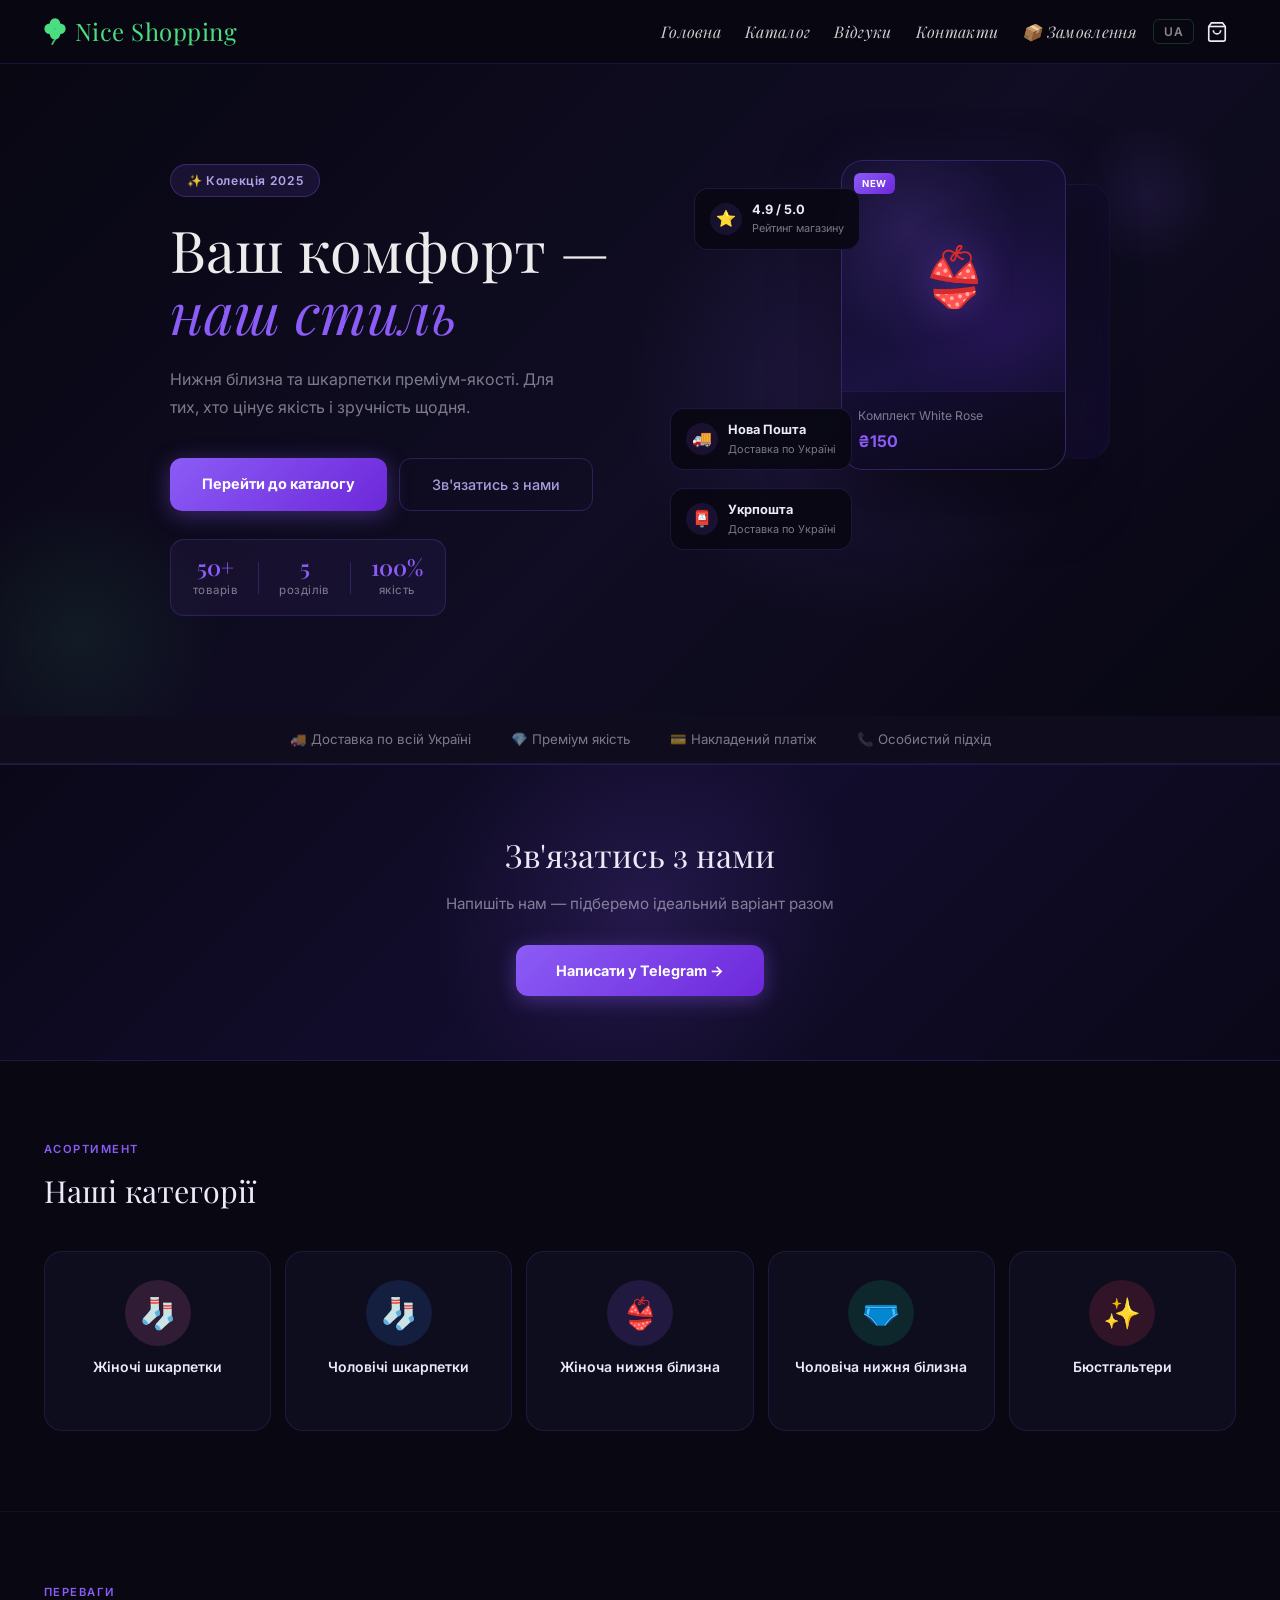
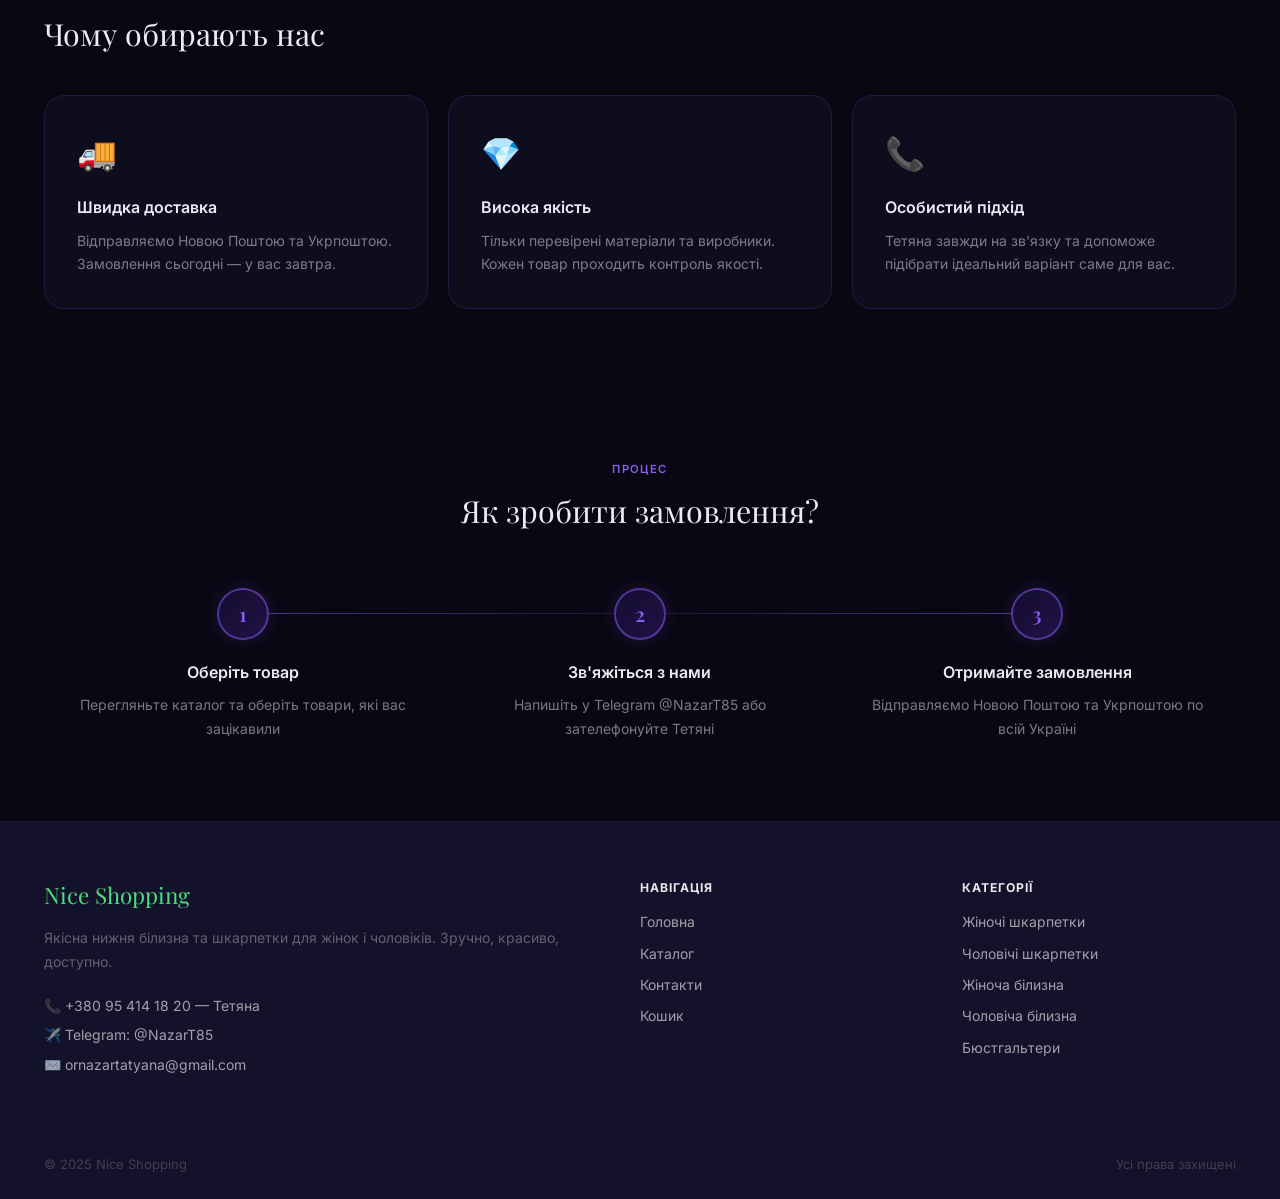
==== index.html @ bc057d37 "UX: oos-to-bottom, wishlist, search, photos in low-stock, violet theme - catalog: out-of-stock produ" ====
﻿<!DOCTYPE html>
<html lang="uk" class="dark">
<head>
  <meta charset="UTF-8">
  <meta name="viewport" content="width=device-width, initial-scale=1.0">
  <title>Nice Shopping — Нижня білизна та шкарпетки</title>
  <link rel="preconnect" href="https://fonts.googleapis.com">
  <link rel="preconnect" href="https://fonts.gstatic.com" crossorigin>
  <link href="https://fonts.googleapis.com/css2?family=Inter:wght@300;400;500;600;700&family=Playfair+Display:ital,wght@0,400;0,600;1,400&display=swap" rel="stylesheet">
  <link rel="icon" type="image/svg+xml" href="favicon.svg">
  <style>
    :root{--bg:#080712;--bg2:#0e0d1e;--bg3:#13122a;--green:#4ade80;--green-l:#86efac;--violet:#8b5cf6;--gb:rgba(139,92,246,.1);--gbd:rgba(139,92,246,.14);--text:#eceaf8;--dim:rgba(236,234,248,.5);--serif:'Playfair Display',serif;--font:'Inter',sans-serif;--r:12px;--tr:.22s ease;--max:1240px;--hh:64px}
    *,*::before,*::after{box-sizing:border-box;margin:0;padding:0}
    body{font-family:var(--font);background:var(--bg);color:var(--text);line-height:1.6;-webkit-font-smoothing:antialiased}
    a{text-decoration:none;color:inherit}
    button{cursor:pointer;border:none;background:none;font-family:inherit}

    /* Header */
    .header{position:sticky;top:0;z-index:100;background:rgba(8,7,18,.92);backdrop-filter:blur(16px);border-bottom:1px solid rgba(139,92,246,.14);height:var(--hh)}
    .hdr{max-width:var(--max);margin:0 auto;padding:0 24px;display:flex;align-items:center;gap:16px;height:100%}
    .logo{font-family:var(--serif);font-size:1.5rem;letter-spacing:.02em;flex-shrink:0;color:var(--green);display:flex;align-items:center;gap:9px}
    .logo-icon{flex-shrink:0;transition:transform .4s cubic-bezier(.34,1.56,.64,1)}
    .logo:hover .logo-icon{transform:scale(1.18) rotate(-8deg)}
    .nav{display:flex;gap:24px;margin-left:auto;align-items:center}
    .nav a{font-family:var(--serif);font-style:italic;font-size:1rem;color:rgba(224,224,224,.92);letter-spacing:.02em;transition:color var(--tr)}
    .nav a:hover{color:var(--green)}
    .lang-btn{padding:4px 10px;border-radius:6px;font-size:.75rem;font-weight:600;letter-spacing:.04em;border:1.5px solid rgba(74,222,128,.2);color:rgba(224,224,224,.6);transition:all var(--tr);flex-shrink:0}
    .lang-btn:hover{border-color:var(--green);color:var(--green)}
    .cart-btn{position:relative;display:flex;align-items:center;padding:8px;transition:opacity var(--tr)}
    .cart-btn:hover{opacity:.65}
    .cart-btn svg{width:22px;height:22px;stroke:var(--text);fill:none;stroke-width:1.8}
    .cart-count{position:absolute;top:1px;right:1px;background:var(--green);color:#020d04;border-radius:50%;width:17px;height:17px;font-size:.62rem;display:flex;align-items:center;justify-content:center;font-weight:700}
    .menu-toggle{display:none;font-size:1.4rem;padding:4px 8px;color:var(--text)}
    .ctr{max-width:var(--max);margin:0 auto;padding:0 24px}

    /* Hero */
    .hero{background:linear-gradient(135deg,#080712 0%,#100d24 55%,#080712 100%);min-height:640px;position:relative;overflow:hidden;display:flex;align-items:center}
    .glow{position:absolute;border-radius:50%;pointer-events:none}
    .glow-1{width:520px;height:520px;background:radial-gradient(circle,rgba(139,92,246,.14) 0%,transparent 65%);right:12%;top:50%;transform:translateY(-50%);animation:gpulse 5s ease-in-out infinite}
    .glow-2{width:300px;height:300px;background:radial-gradient(circle,rgba(74,222,128,.08) 0%,transparent 65%);left:-70px;bottom:-70px}
    .glow-3{width:160px;height:160px;background:radial-gradient(circle,rgba(139,92,246,.1) 0%,transparent 65%);right:4%;top:8%}
    .hero__ctr{display:grid;grid-template-columns:1fr 1fr;gap:60px;align-items:center;padding:96px 24px;max-width:var(--max);margin:0 auto;position:relative;z-index:1}
    .hero__badge{display:inline-flex;align-items:center;gap:6px;background:rgba(139,92,246,.12);border:1px solid rgba(139,92,246,.3);color:rgba(196,181,253,.9);padding:6px 16px;border-radius:100px;font-size:.76rem;font-weight:600;letter-spacing:.05em;margin-bottom:22px}
    .hero h1{font-family:var(--serif);font-size:clamp(2.6rem,4.5vw,4.1rem);line-height:1.07;color:#ececec;font-weight:400;margin-bottom:22px}
    .hero h1 em{font-style:italic;color:var(--violet)}
    .hero p{font-size:1rem;color:var(--dim);margin-bottom:36px;max-width:400px;line-height:1.8}
    .hero-btns{display:flex;gap:12px;flex-wrap:wrap}
    .btn-p{background:linear-gradient(135deg,#8b5cf6,#6d28d9);color:#fff;padding:14px 32px;border-radius:12px;font-size:.9rem;font-weight:700;transition:all var(--tr);box-shadow:0 4px 22px rgba(139,92,246,.38)}
    .btn-p:hover{background:linear-gradient(135deg,#7c3aed,#5b21b6);box-shadow:0 8px 32px rgba(139,92,246,.52);transform:translateY(-2px)}
    .btn-g{border:1.5px solid rgba(139,92,246,.25);color:rgba(196,181,253,.85);padding:14px 32px;border-radius:12px;font-size:.9rem;font-weight:500;transition:all var(--tr)}
    .btn-g:hover{border-color:rgba(139,92,246,.55);color:rgba(196,181,253,1);background:rgba(139,92,246,.08);transform:translateY(-2px)}
    .hero-stats{display:flex;gap:36px;margin-top:44px;padding-top:32px;border-top:1px solid rgba(255,255,255,.07)}
    .hstat strong{display:block;font-family:var(--serif);font-size:1.8rem;color:var(--violet);line-height:1}
    .hstat small{font-size:.75rem;color:var(--dim);letter-spacing:.04em}

    /* Hero pills */
    .hero-pills{display:flex;align-items:center;gap:20px;margin-top:28px;padding:16px 22px;background:rgba(139,92,246,.07);border:1px solid rgba(139,92,246,.2);border-radius:14px;width:fit-content}
    .hero-pill{display:flex;flex-direction:column;align-items:center;gap:2px}
    .hero-pill__num{font-family:var(--serif);font-size:1.4rem;font-weight:600;color:var(--violet);line-height:1}
    .hero-pill__lbl{font-size:.72rem;color:var(--dim);letter-spacing:.04em}
    .hero-pill__div{width:1px;height:32px;background:rgba(139,92,246,.25)}

    /* Hero Art */
    .hero__art{position:relative;height:460px}
    .hc-back{position:absolute;right:0;top:24px;width:200px;height:275px;border-radius:22px;background:linear-gradient(160deg,#0d0b22 0%,#1a1040 100%);border:1px solid rgba(139,92,246,.12);opacity:.5}
    .hc-main{position:absolute;right:44px;top:0;width:225px;height:310px;border-radius:22px;background:linear-gradient(160deg,#100d28 0%,#1a1240 60%,#0e0b22 100%);border:1px solid rgba(139,92,246,.28);box-shadow:0 24px 64px rgba(0,0,0,.65),0 0 50px rgba(139,92,246,.1);overflow:hidden;display:flex;flex-direction:column;animation:cfloat 5s ease-in-out infinite}
    .hc-img{flex:1;position:relative;display:flex;align-items:center;justify-content:center}
    .hc-img::before{content:'';position:absolute;inset:0;background:radial-gradient(ellipse at 30% 30%,rgba(139,92,246,.18) 0%,transparent 50%),radial-gradient(ellipse at 70% 70%,rgba(109,40,217,.12) 0%,transparent 50%)}
    .hc-emoji{font-size:3.6rem;position:relative;z-index:1;filter:drop-shadow(0 0 18px rgba(139,92,246,.35))}
    .hc-new{position:absolute;top:12px;left:12px;background:linear-gradient(135deg,#8b5cf6,#6d28d9);color:#fff;font-size:.6rem;font-weight:700;letter-spacing:.06em;padding:3px 8px;border-radius:6px;text-transform:uppercase;z-index:1}
    .hc-foot{padding:14px 16px;border-top:1px solid rgba(139,92,246,.12);background:rgba(0,0,0,.25)}
    .hc-name{font-size:.76rem;color:var(--dim);display:block;margin-bottom:4px}
    .hc-price{font-size:1rem;font-weight:700;color:var(--violet)}
    .chip{position:absolute;background:rgba(8,7,18,.88);backdrop-filter:blur(12px);border:1px solid rgba(139,92,246,.18);border-radius:14px;padding:11px 15px;font-size:.79rem;color:var(--text);display:flex;align-items:center;gap:10px;white-space:nowrap}
    .chip-del{left:0;bottom:80px;animation:cfloat 6s ease-in-out infinite 1s}
    .chip-rat{left:24px;top:28px;animation:cfloat 4.5s ease-in-out infinite .5s}
    .chip-ico{width:32px;height:32px;border-radius:50%;background:rgba(139,92,246,.12);display:flex;align-items:center;justify-content:center;font-size:1rem;flex-shrink:0}
    .chip-sub{font-size:.68rem;color:var(--dim);display:block}

    /* Trust bar */
    .trust{background:rgba(139,92,246,.05);border-bottom:1px solid rgba(139,92,246,.12);padding:13px 0}
    .trust-in{display:flex;justify-content:center;gap:40px;flex-wrap:wrap;font-size:.83rem;color:var(--dim)}
    .trust-in div{display:flex;align-items:center;gap:7px}

    /* Section labels */
    .slabel{font-size:.7rem;letter-spacing:.13em;text-transform:uppercase;color:var(--violet);font-weight:600;margin-bottom:8px}
    .stitle{font-family:var(--serif);font-size:1.9rem;font-weight:400;color:var(--text);margin-bottom:36px}

    /* Categories */
    .cats{padding:80px 0}
    .cats-grid{display:grid;grid-template-columns:repeat(5,1fr);gap:14px}
    .cat-card{background:var(--bg2);border:1px solid var(--gbd);border-radius:18px;padding:28px 16px 22px;display:flex;flex-direction:column;align-items:center;gap:10px;cursor:pointer;transition:all var(--tr);position:relative;overflow:hidden}
    .cat-card::after{content:'';position:absolute;inset:0;background:linear-gradient(135deg,rgba(139,92,246,.09),transparent);opacity:0;transition:opacity var(--tr)}
    .cat-card:hover{border-color:rgba(139,92,246,.38);box-shadow:0 8px 32px rgba(139,92,246,.15),0 2px 8px rgba(0,0,0,.4);transform:translateY(-5px)}
    .cat-card:hover::after{opacity:1}
    .cat-icon{font-size:1.9rem;width:66px;height:66px;border-radius:50%;display:flex;align-items:center;justify-content:center;position:relative;z-index:1}
    .cats-grid .cat-card:nth-child(1) .cat-icon{background:rgba(244,114,182,.15)}
    .cats-grid .cat-card:nth-child(2) .cat-icon{background:rgba(59,130,246,.15)}
    .cats-grid .cat-card:nth-child(3) .cat-icon{background:rgba(139,92,246,.15)}
    .cats-grid .cat-card:nth-child(4) .cat-icon{background:rgba(16,185,129,.15)}
    .cats-grid .cat-card:nth-child(5) .cat-icon{background:rgba(244,63,94,.15)}
    .cat-name{font-size:.875rem;font-weight:600;text-align:center;color:var(--text);position:relative;z-index:1}
    .cat-go{font-size:.76rem;color:var(--violet);position:relative;z-index:1;opacity:0;transform:translateY(4px);transition:all var(--tr)}
    .cat-card:hover .cat-go{opacity:1;transform:translateY(0)}

    /* Why us */
    .why{padding:72px 0;border-top:1px solid rgba(255,255,255,.04)}
    .why-grid{display:grid;grid-template-columns:repeat(3,1fr);gap:20px}
    .why-card{background:var(--bg2);border:1px solid var(--gbd);border-radius:20px;padding:32px;transition:all var(--tr)}
    .why-card:hover{border-color:rgba(139,92,246,.3);box-shadow:0 8px 32px rgba(139,92,246,.1)}
    .why-ico{font-size:2rem;margin-bottom:16px}
    .why-t{font-size:1rem;font-weight:600;color:var(--text);margin-bottom:8px}
    .why-p{font-size:.875rem;color:var(--dim);line-height:1.7}

    /* Reviews */
    .reviews{padding:80px 0;border-top:1px solid rgba(255,255,255,.04)}
    .rev-grid{display:grid;grid-template-columns:repeat(3,1fr);gap:20px}
    .rev-card{background:var(--bg2);border:1px solid var(--gbd);border-radius:20px;padding:28px;transition:all var(--tr)}
    .rev-card:hover{border-color:rgba(139,92,246,.3);box-shadow:0 8px 32px rgba(139,92,246,.1)}
    .rev-top{display:flex;align-items:center;gap:14px;margin-bottom:18px}
    .rev-avatar{width:46px;height:46px;border-radius:50%;background:rgba(139,92,246,.15);color:var(--violet);font-family:var(--serif);font-size:1.1rem;font-weight:600;display:flex;align-items:center;justify-content:center;flex-shrink:0}
    .rev-name{font-weight:600;font-size:.9rem;color:var(--text);margin-bottom:4px}
    .rev-stars{color:#fbbf24;font-size:.85rem;letter-spacing:1px}
    .rev-text{font-size:.875rem;color:var(--dim);line-height:1.75;font-style:italic}

    /* CTA banner */
    .cta-band{background:linear-gradient(135deg,#0a0818 0%,#130d2e 50%,#0a0818 100%);border-top:1px solid rgba(139,92,246,.18);border-bottom:1px solid rgba(139,92,246,.18);padding:64px 0;text-align:center;position:relative;overflow:hidden}
    .cta-band::before{content:'';position:absolute;width:500px;height:500px;background:radial-gradient(circle,rgba(139,92,246,.14) 0%,transparent 60%);top:50%;left:50%;transform:translate(-50%,-50%);pointer-events:none}
    .cta-band h2{font-family:var(--serif);font-size:2rem;color:var(--text);font-weight:400;margin-bottom:12px;position:relative}
    .cta-band p{color:var(--dim);font-size:.95rem;margin-bottom:28px;position:relative}
    .btn-cta{display:inline-block;background:linear-gradient(135deg,#8b5cf6,#6d28d9);color:#fff;padding:14px 40px;border-radius:12px;font-size:.9rem;font-weight:700;transition:all var(--tr);box-shadow:0 4px 20px rgba(139,92,246,.38);position:relative}
    .btn-cta:hover{background:linear-gradient(135deg,#7c3aed,#5b21b6);box-shadow:0 8px 30px rgba(139,92,246,.52);transform:translateY(-2px)}

    /* How to */
    .how{padding:80px 0}
    .how-grid{display:grid;grid-template-columns:repeat(3,1fr);position:relative}
    .how-grid::before{content:'';position:absolute;top:25px;left:calc(100%/6 + 26px);right:calc(100%/6 + 26px);height:1px;background:linear-gradient(90deg,rgba(139,92,246,.5),rgba(139,92,246,.15) 50%,rgba(139,92,246,.5));pointer-events:none}
    .how-step{display:flex;flex-direction:column;align-items:center;text-align:center;padding:0 28px}
    .how-num{width:52px;height:52px;border-radius:50%;background:linear-gradient(135deg,#150d30,#1e1245);border:2px solid rgba(139,92,246,.5);color:var(--violet);font-family:var(--serif);font-size:1.25rem;font-weight:600;display:flex;align-items:center;justify-content:center;margin-bottom:20px;position:relative;z-index:1;box-shadow:0 0 20px rgba(139,92,246,.18)}
    .how-t{font-weight:600;font-size:1rem;color:var(--text);margin-bottom:8px}
    .how-p{font-size:.875rem;color:var(--dim);line-height:1.7}

    /* Footer */
    .footer{background:var(--bg3);color:rgba(255,255,255,.6);padding:56px 0 24px;border-top:1px solid rgba(139,92,246,.12)}
    .footer-grid{display:grid;grid-template-columns:2fr 1fr 1fr;gap:48px;margin-bottom:48px}
    .footer-logo{font-family:var(--serif);font-size:1.4rem;color:var(--green);display:block;margin-bottom:12px}
    .footer-desc{font-size:.875rem;line-height:1.75;opacity:.55;margin-bottom:20px}
    .footer-contacts a{display:block;font-size:.875rem;margin-bottom:7px;transition:color var(--tr)}
    .footer-contacts a:hover{color:var(--green)}
    .footer-title{color:rgba(255,255,255,.9);font-size:.76rem;font-weight:700;letter-spacing:.08em;text-transform:uppercase;margin-bottom:14px}
    .footer-links a{display:block;font-size:.875rem;margin-bottom:9px;transition:color var(--tr)}
    .footer-links a:hover{color:var(--green)}
    .footer-bottom{border-top:1px solid rgba(255,255,255,.06);padding-top:22px;display:flex;justify-content:space-between;font-size:.8125rem;opacity:.3}

    /* Toast */
    .toast{position:fixed;bottom:24px;right:24px;background:#13122a;border:1px solid rgba(139,92,246,.2);color:#eceaf8;padding:13px 20px;border-radius:12px;font-size:.9rem;z-index:999;transform:translateY(60px);opacity:0;transition:all .3s ease;max-width:300px;pointer-events:none;box-shadow:0 8px 32px rgba(0,0,0,.5)}
    .toast.show{transform:translateY(0);opacity:1}

    /* Animations */
    @keyframes gpulse{0%,100%{opacity:.7;transform:translateY(-50%) scale(1)}50%{opacity:1;transform:translateY(-50%) scale(1.08)}}
    @keyframes cfloat{0%,100%{transform:translateY(0)}50%{transform:translateY(-10px)}}

    /* Responsive */
    @media(max-width:1024px){
      .cats-grid{grid-template-columns:repeat(3,1fr)}
      .footer-grid{grid-template-columns:1fr 1fr}
      .why-grid{grid-template-columns:1fr 1fr}
      .rev-grid{grid-template-columns:repeat(2,1fr)}
    }
    @media(max-width:768px){
      .ctr{padding:0 16px}
      .hdr{padding:0 16px;gap:8px}
      .nav{display:none;position:absolute;top:var(--hh);left:0;right:0;background:rgba(8,7,18,.98);border-bottom:1px solid rgba(139,92,246,.14);padding:16px 20px;flex-direction:column;gap:14px;z-index:99;margin-left:0}
      .nav.open{display:flex}
      .menu-toggle{display:block}
      .logo{font-size:1.2rem}
      .hero__ctr{grid-template-columns:1fr;padding:48px 16px 56px}
      .hero__art{display:none}
      .hero h1{font-size:2rem}
      .hero p{font-size:.9rem}
      .hero-btns{flex-direction:column;gap:10px}
      .btn-p,.btn-g{text-align:center;padding:13px 24px}
      .hero-stats{gap:18px;flex-wrap:wrap;margin-top:32px;padding-top:24px}
      .hstat strong{font-size:1.4rem}
      .hero-pills{flex-wrap:wrap;gap:12px;padding:12px 16px}
      .trust-in{gap:12px;font-size:.78rem;flex-direction:column;align-items:center}
      .cats{padding:52px 0}
      .cats-grid{grid-template-columns:repeat(2,1fr);gap:10px}
      .cat-card{padding:20px 12px 16px}
      .cat-icon{width:52px;height:52px;font-size:1.5rem}
      .stitle{font-size:1.5rem;margin-bottom:24px}
      .why{padding:48px 0}
      .why-grid{grid-template-columns:1fr;gap:12px}
      .why-card{padding:22px}
      .reviews{padding:48px 0}
      .rev-grid{grid-template-columns:1fr;gap:14px}
      .how{padding:48px 0}
      .how-grid{grid-template-columns:1fr;gap:24px}
      .how-grid::before{display:none}
      .cta-band{padding:44px 0}
      .cta-band h2{font-size:1.5rem}
      .footer{padding:40px 0 20px}
      .footer-grid{grid-template-columns:1fr;gap:28px}
      .footer-bottom{flex-direction:column;gap:8px;align-items:center}
      .toast{left:12px;right:12px;bottom:12px;max-width:none}
    }
    @media(max-width:480px){
      .ctr{padding:0 12px}
      .hdr{padding:0 12px}
      .hero h1{font-size:1.75rem}
      .cats-grid{grid-template-columns:repeat(2,1fr);gap:8px}
    }
  </style>
</head>
<body>

<header class="header">
  <div class="hdr">
    <a href="index.html" class="logo"><svg class="logo-icon" width="22" height="27" viewBox="0 0 24 30" fill="currentColor" aria-hidden="true"><circle cx="12" cy="6" r="5.8"/><circle cx="12" cy="18" r="5.8"/><circle cx="6" cy="12" r="5.8"/><circle cx="18" cy="12" r="5.8"/><path d="M12,24 Q10,27 9,29" stroke="currentColor" stroke-width="2" stroke-linecap="round" fill="none" opacity=".85"/></svg>Nice Shopping</a>
    <nav class="nav" id="nav">
      <a href="index.html" data-i18n="nav.home">Головна</a>
      <a href="catalog.html" data-i18n="nav.catalog">Каталог</a>
      <a href="reviews.html" data-i18n="nav.reviews">Відгуки</a>
      <a href="contacts.html" data-i18n="nav.contacts">Контакти</a>
      <a href="track.html">📦 Замовлення</a>
    </nav>
    <div style="display:flex;align-items:center;gap:4px">
      <button class="lang-btn" id="langBtn" onclick="toggleLang()">EN</button>
      <a href="cart.html" class="cart-btn" title="Кошик">
        <svg viewBox="0 0 24 24"><path d="M6 2L3 6v14a2 2 0 002 2h14a2 2 0 002-2V6l-3-4z"/><line x1="3" y1="6" x2="21" y2="6"/><path d="M16 10a4 4 0 01-8 0"/></svg>
        <span class="cart-count" style="display:none">0</span>
      </a>
    </div>
    <button class="menu-toggle" id="menuToggle">☰</button>
  </div>
</header>

<!-- HERO -->
<section class="hero">
  <div class="glow glow-1"></div>
  <div class="glow glow-2"></div>
  <div class="glow glow-3"></div>

  <div class="hero__ctr">
    <div>
      <div class="hero__badge" data-i18n="hero.badge">✨ Колекція 2025</div>
      <h1 data-i18n-html="hero.h1">Ваш комфорт —<br><em>наш стиль</em></h1>
      <p data-i18n="hero.p">Нижня білизна та шкарпетки преміум-якості. Для тих, хто цінує якість і зручність щодня.</p>
      <div class="hero-btns">
        <a href="catalog.html" class="btn-p" data-i18n="hero.btn1">Перейти до каталогу</a>
        <a href="contacts.html" class="btn-g" data-i18n="hero.btn2">Зв'язатись з нами</a>
      </div>
      <div class="hero-pills">
        <div class="hero-pill"><span class="hero-pill__num" id="productCount">50+</span><span class="hero-pill__lbl" data-i18n="hero.products">товарів</span></div>
        <div class="hero-pill__div"></div>
        <div class="hero-pill"><span class="hero-pill__num">5</span><span class="hero-pill__lbl" data-i18n="hero.sections">розділів</span></div>
        <div class="hero-pill__div"></div>
        <div class="hero-pill"><span class="hero-pill__num">100%</span><span class="hero-pill__lbl" data-i18n="hero.quality">якість</span></div>
      </div>
    </div>

    <div class="hero__art">
      <div class="hc-back"></div>
      <div class="hc-main">
        <div class="hc-img">
          <div class="hc-new">NEW</div>
          <div class="hc-emoji">👙</div>
        </div>
        <div class="hc-foot">
          <span class="hc-name">Комплект White Rose</span>
          <span class="hc-price">₴150</span>
        </div>
      </div>
      <div class="chip chip-del" style="bottom:150px">
        <div class="chip-ico">🚚</div>
        <div><strong style="font-size:.8rem" data-i18n="hero.np">Нова Пошта</strong><span class="chip-sub" data-i18n="hero.delivery.sub">Доставка по Україні</span></div>
      </div>
      <div class="chip chip-del" style="bottom:70px;animation-delay:.4s">
        <div class="chip-ico">📮</div>
        <div><strong style="font-size:.8rem" data-i18n="hero.up">Укрпошта</strong><span class="chip-sub" data-i18n="hero.delivery.sub">Доставка по Україні</span></div>
      </div>
      <div class="chip chip-rat">
        <div class="chip-ico">⭐</div>
        <div><strong style="font-size:.8rem">4.9 / 5.0</strong><span class="chip-sub" data-i18n="hero.rating.sub">Рейтинг магазину</span></div>
      </div>
    </div>
  </div>
</section>

<!-- TRUST BAR -->
<div class="trust">
  <div class="ctr trust-in">
    <div data-i18n="trust.delivery">🚚 Доставка по всій Україні</div>
    <div data-i18n="trust.quality">💎 Преміум якість</div>
    <div data-i18n="trust.payment">💳 Накладений платіж</div>
    <div data-i18n="trust.service">📞 Особистий підхід</div>
  </div>
</div>

<!-- CTA BANNER -->
<section class="cta-band">
  <div class="ctr">
    <h2 data-i18n="cta.title">Зв'язатись з нами</h2>
    <p data-i18n="cta.sub">Напишіть нам — підберемо ідеальний варіант разом</p>
    <a href="https://t.me/NazarT85" target="_blank" class="btn-cta" data-i18n="cta.btn">Написати у Telegram →</a>
  </div>
</section>

<!-- CATEGORIES -->
<section class="cats">
  <div class="ctr">
    <div class="slabel" data-i18n="slabel.assort">АСОРТИМЕНТ</div>
    <div class="stitle" data-i18n="cats.title">Наші категорії</div>
    <div class="cats-grid">
      <a href="catalog.html?cat=socks&gender=women" class="cat-card">
        <div class="cat-icon">🧦</div>
        <div class="cat-name" data-i18n="cat.ws">Жіночі шкарпетки</div>
        <div class="cat-go" data-i18n="cat.go">Переглянути →</div>
      </a>
      <a href="catalog.html?cat=socks&gender=men" class="cat-card">
        <div class="cat-icon">🧦</div>
        <div class="cat-name" data-i18n="cat.ms">Чоловічі шкарпетки</div>
        <div class="cat-go" data-i18n="cat.go">Переглянути →</div>
      </a>
      <a href="catalog.html?cat=lingerie&gender=women" class="cat-card">
        <div class="cat-icon">👙</div>
        <div class="cat-name" data-i18n="cat.wl">Жіноча нижня білизна</div>
        <div class="cat-go" data-i18n="cat.go">Переглянути →</div>
      </a>
      <a href="catalog.html?cat=lingerie&gender=men" class="cat-card">
        <div class="cat-icon">🩲</div>
        <div class="cat-name" data-i18n="cat.ml">Чоловіча нижня білизна</div>
        <div class="cat-go" data-i18n="cat.go">Переглянути →</div>
      </a>
      <a href="catalog.html?cat=bras" class="cat-card">
        <div class="cat-icon">✨</div>
        <div class="cat-name" data-i18n="cat.br">Бюстгальтери</div>
        <div class="cat-go" data-i18n="cat.go">Переглянути →</div>
      </a>
    </div>
  </div>
</section>

<!-- WHY US -->
<section class="why">
  <div class="ctr">
    <div class="slabel" data-i18n="slabel.why">ПЕРЕВАГИ</div>
    <div class="stitle" data-i18n="why.title">Чому обирають нас</div>
    <div class="why-grid">
      <div class="why-card">
        <div class="why-ico">🚚</div>
        <div class="why-t" data-i18n="why.1t">Швидка доставка</div>
        <div class="why-p" data-i18n="why.1p">Відправляємо Новою Поштою та Укрпоштою. Замовлення сьогодні — у вас завтра.</div>
      </div>
      <div class="why-card">
        <div class="why-ico">💎</div>
        <div class="why-t" data-i18n="why.2t">Висока якість</div>
        <div class="why-p" data-i18n="why.2p">Тільки перевірені матеріали та виробники. Кожен товар проходить контроль якості.</div>
      </div>
      <div class="why-card">
        <div class="why-ico">📞</div>
        <div class="why-t" data-i18n="why.3t">Особистий підхід</div>
        <div class="why-p" data-i18n="why.3p">Тетяна завжди на зв'язку та допоможе підібрати ідеальний варіант саме для вас.</div>
      </div>
    </div>
  </div>
</section>

<!-- HOW TO ORDER -->
<section class="how">
  <div class="ctr">
    <div style="text-align:center">
      <div class="slabel" data-i18n="slabel.process">ПРОЦЕС</div>
      <div class="stitle" style="text-align:center;margin-bottom:52px" data-i18n="how.title">Як зробити замовлення?</div>
    </div>
    <div class="how-grid">
      <div class="how-step">
        <div class="how-num">1</div>
        <div class="how-t" data-i18n="how.s1t">Оберіть товар</div>
        <div class="how-p" data-i18n="how.s1p">Перегляньте каталог та оберіть товари, які вас зацікавили</div>
      </div>
      <div class="how-step">
        <div class="how-num">2</div>
        <div class="how-t" data-i18n="how.s2t">Зв'яжіться з нами</div>
        <div class="how-p" data-i18n="how.s2p">Напишіть у Telegram @NazarT85 або зателефонуйте Тетяні</div>
      </div>
      <div class="how-step">
        <div class="how-num">3</div>
        <div class="how-t" data-i18n="how.s3t">Отримайте замовлення</div>
        <div class="how-p" data-i18n="how.s3p">Відправляємо Новою Поштою та Укрпоштою по всій Україні</div>
      </div>
    </div>
  </div>
</section>

<!-- FOOTER -->
<footer class="footer">
  <div class="ctr">
    <div class="footer-grid">
      <div>
        <span class="footer-logo">Nice Shopping</span>
        <p class="footer-desc" data-i18n="footer.desc">Якісна нижня білизна та шкарпетки для жінок і чоловіків. Зручно, красиво, доступно.</p>
        <div class="footer-contacts">
          <a href="tel:+380954141820">📞 +380 95 414 18 20 — Тетяна</a>
          <a href="https://t.me/NazarT85" target="_blank">✈️ Telegram: @NazarT85</a>
          <a href="mailto:ornazartatyana@gmail.com">✉️ ornazartatyana@gmail.com</a>
        </div>
      </div>
      <div>
        <div class="footer-title" data-i18n="footer.nav">Навігація</div>
        <div class="footer-links">
          <a href="index.html" data-i18n="nav.home">Головна</a>
          <a href="catalog.html" data-i18n="nav.catalog">Каталог</a>
          <a href="contacts.html" data-i18n="nav.contacts">Контакти</a>
          <a href="cart.html" data-i18n="nav.cart">Кошик</a>
        </div>
      </div>
      <div>
        <div class="footer-title" data-i18n="footer.cats">Категорії</div>
        <div class="footer-links">
          <a href="catalog.html?cat=socks&gender=women" data-i18n="cat.ws">Жіночі шкарпетки</a>
          <a href="catalog.html?cat=socks&gender=men" data-i18n="cat.ms">Чоловічі шкарпетки</a>
          <a href="catalog.html?cat=lingerie&gender=women" data-i18n="footer.wl">Жіноча білизна</a>
          <a href="catalog.html?cat=lingerie&gender=men" data-i18n="footer.ml">Чоловіча білизна</a>
          <a href="catalog.html?cat=bras" data-i18n="cat.br">Бюстгальтери</a>
        </div>
      </div>
    </div>
    <div class="footer-bottom">
      <span data-i18n="footer.copy">© 2025 Nice Shopping</span>
      <span data-i18n="footer.rights">Усі права захищені</span>
    </div>
  </div>
</footer>

<div class="toast" id="toast"></div>

<script src="js/config.js"></script>
<script src="js/data.js"></script>
<script src="js/i18n.js"></script>
<script src="js/cart.js"></script>
<script src="js/analytics.js" defer></script>
<script src="js/translate.js"></script>
<script>
document.getElementById('menuToggle').addEventListener('click', function() {
  document.getElementById('nav').classList.toggle('open');
});
onProductsReady(function() {
  if (PRODUCTS.length > 0) document.getElementById('productCount').textContent = PRODUCTS.length + '+';
});
applyLang();
</script>
</body>
</html>
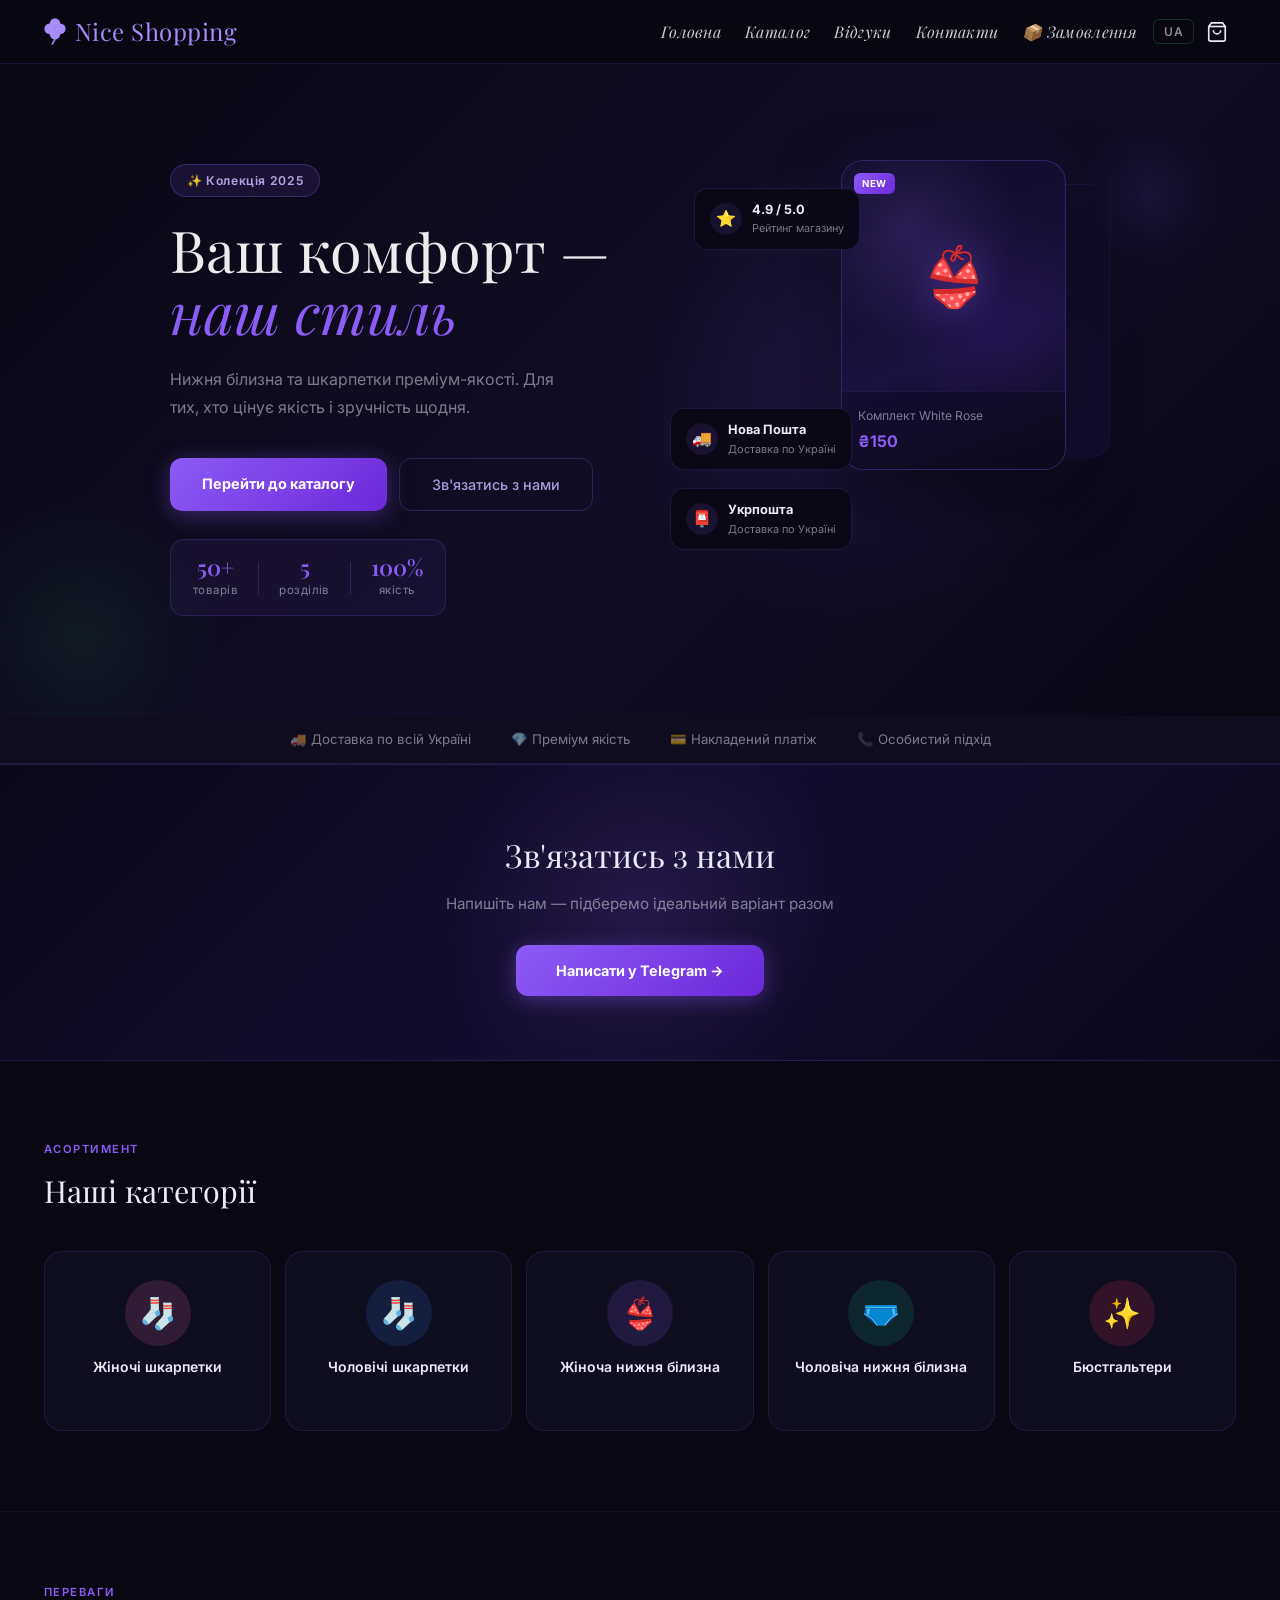
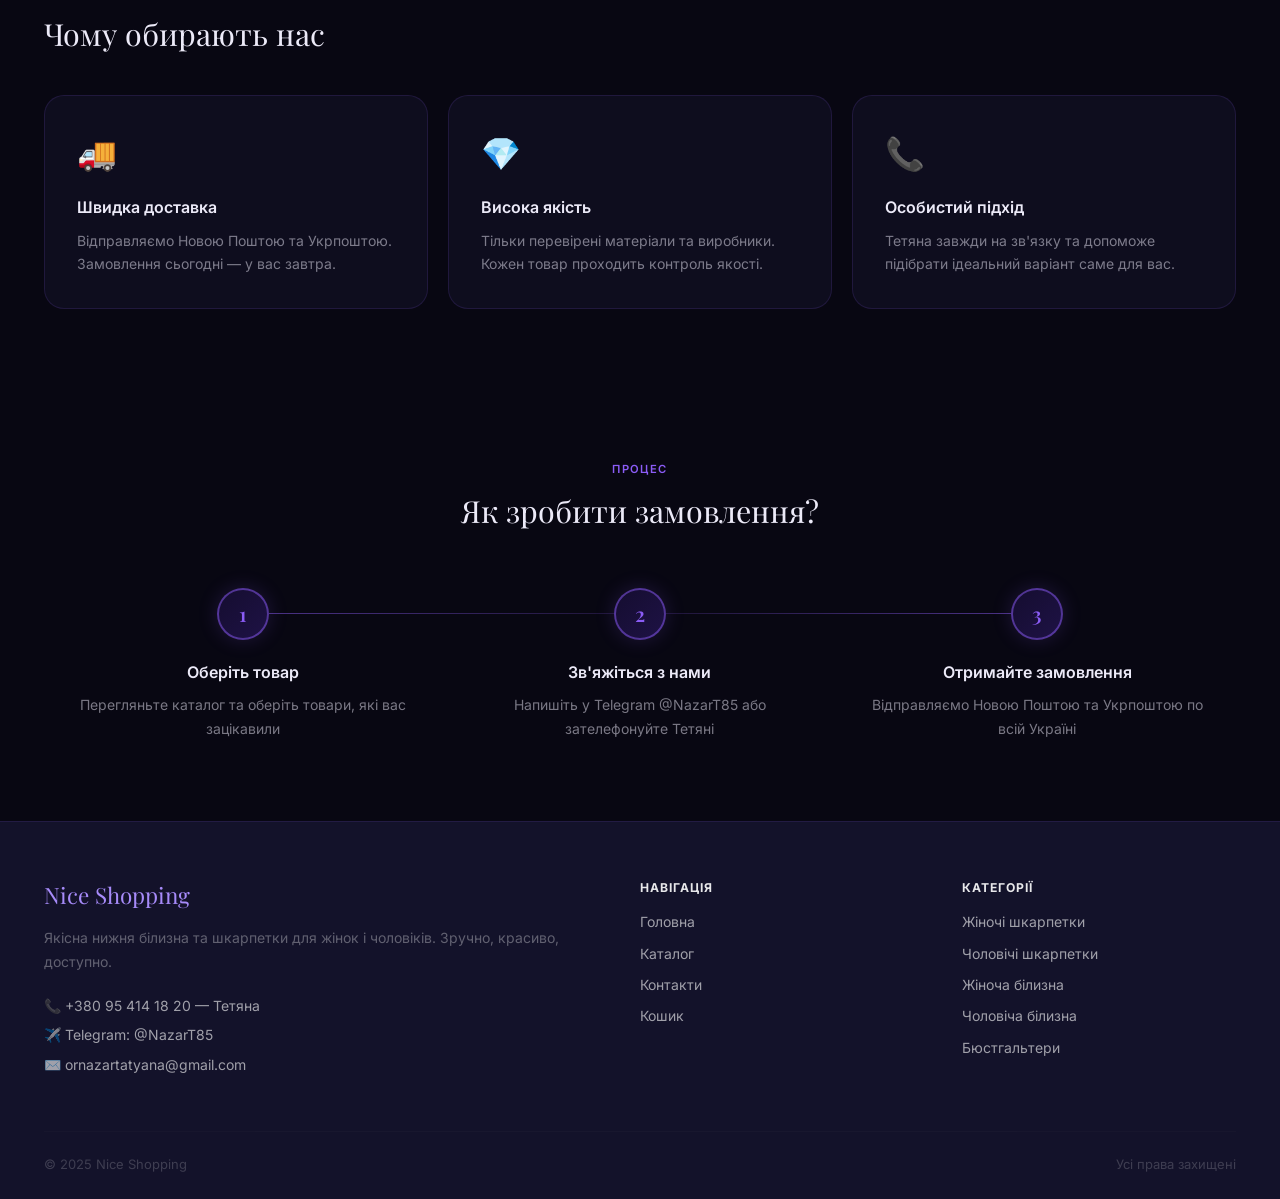
==== commit 5177fa4d: "Style: violet theme across all pages + colored order tabs - Order tabs: blue (Нові), yellow (В оброб" ====
--- a/index.html
+++ b/index.html
@@ -18,14 +18,14 @@
     /* Header */
     .header{position:sticky;top:0;z-index:100;background:rgba(8,7,18,.92);backdrop-filter:blur(16px);border-bottom:1px solid rgba(139,92,246,.14);height:var(--hh)}
     .hdr{max-width:var(--max);margin:0 auto;padding:0 24px;display:flex;align-items:center;gap:16px;height:100%}
-    .logo{font-family:var(--serif);font-size:1.5rem;letter-spacing:.02em;flex-shrink:0;color:var(--green);display:flex;align-items:center;gap:9px}
+    .logo{font-family:var(--serif);font-size:1.5rem;letter-spacing:.02em;flex-shrink:0;color:#a78bfa;display:flex;align-items:center;gap:9px}
     .logo-icon{flex-shrink:0;transition:transform .4s cubic-bezier(.34,1.56,.64,1)}
     .logo:hover .logo-icon{transform:scale(1.18) rotate(-8deg)}
     .nav{display:flex;gap:24px;margin-left:auto;align-items:center}
     .nav a{font-family:var(--serif);font-style:italic;font-size:1rem;color:rgba(224,224,224,.92);letter-spacing:.02em;transition:color var(--tr)}
-    .nav a:hover{color:var(--green)}
+    .nav a:hover{color:#a78bfa}
     .lang-btn{padding:4px 10px;border-radius:6px;font-size:.75rem;font-weight:600;letter-spacing:.04em;border:1.5px solid rgba(74,222,128,.2);color:rgba(224,224,224,.6);transition:all var(--tr);flex-shrink:0}
-    .lang-btn:hover{border-color:var(--green);color:var(--green)}
+    .lang-btn:hover{border-color:#a78bfa;color:#a78bfa}
     .cart-btn{position:relative;display:flex;align-items:center;padding:8px;transition:opacity var(--tr)}
     .cart-btn:hover{opacity:.65}
     .cart-btn svg{width:22px;height:22px;stroke:var(--text);fill:none;stroke-width:1.8}
@@ -143,13 +143,13 @@
     /* Footer */
     .footer{background:var(--bg3);color:rgba(255,255,255,.6);padding:56px 0 24px;border-top:1px solid rgba(139,92,246,.12)}
     .footer-grid{display:grid;grid-template-columns:2fr 1fr 1fr;gap:48px;margin-bottom:48px}
-    .footer-logo{font-family:var(--serif);font-size:1.4rem;color:var(--green);display:block;margin-bottom:12px}
+    .footer-logo{font-family:var(--serif);font-size:1.4rem;color:#a78bfa;display:block;margin-bottom:12px}
     .footer-desc{font-size:.875rem;line-height:1.75;opacity:.55;margin-bottom:20px}
     .footer-contacts a{display:block;font-size:.875rem;margin-bottom:7px;transition:color var(--tr)}
-    .footer-contacts a:hover{color:var(--green)}
+    .footer-contacts a:hover{color:#a78bfa}
     .footer-title{color:rgba(255,255,255,.9);font-size:.76rem;font-weight:700;letter-spacing:.08em;text-transform:uppercase;margin-bottom:14px}
     .footer-links a{display:block;font-size:.875rem;margin-bottom:9px;transition:color var(--tr)}
-    .footer-links a:hover{color:var(--green)}
+    .footer-links a:hover{color:#a78bfa}
     .footer-bottom{border-top:1px solid rgba(255,255,255,.06);padding-top:22px;display:flex;justify-content:space-between;font-size:.8125rem;opacity:.3}
 
     /* Toast */
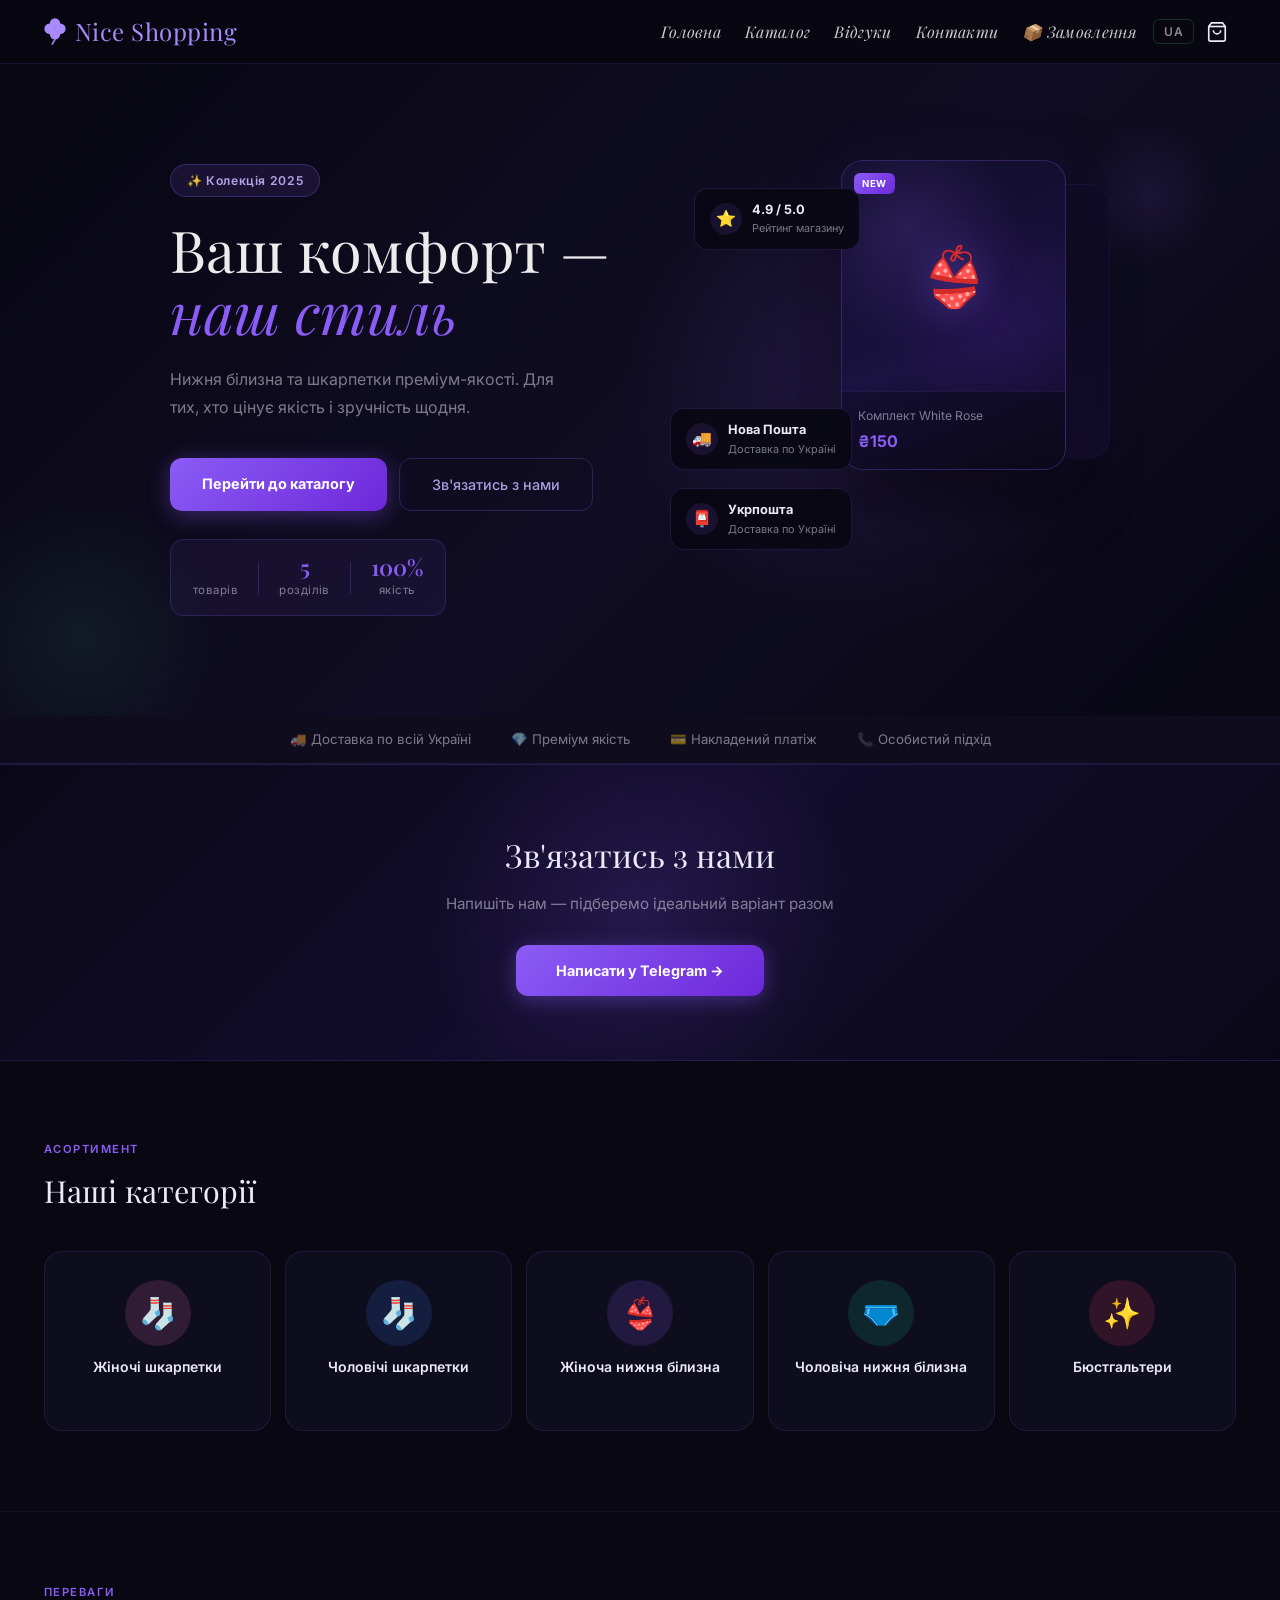
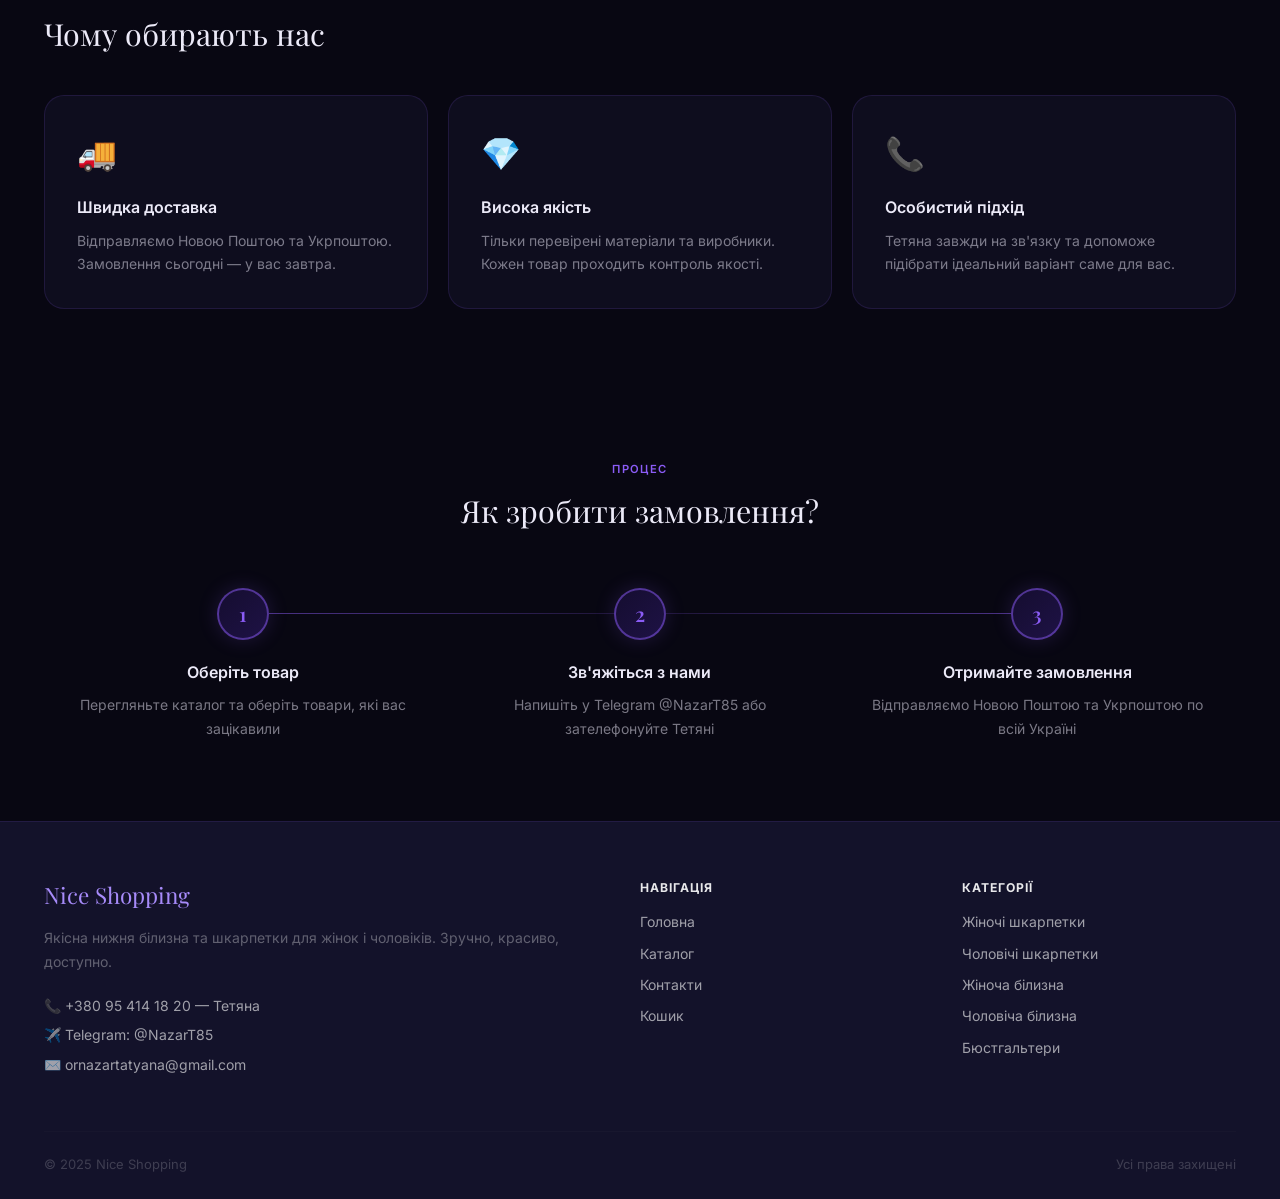
==== commit ff6605b9: "catalog: complete JS — price range filter, active chips, grid/list toggle, resetFilters; index: fix " ====
--- a/index.html
+++ b/index.html
@@ -251,7 +251,7 @@
         <a href="contacts.html" class="btn-g" data-i18n="hero.btn2">Зв'язатись з нами</a>
       </div>
       <div class="hero-pills">
-        <div class="hero-pill"><span class="hero-pill__num" id="productCount">50+</span><span class="hero-pill__lbl" data-i18n="hero.products">товарів</span></div>
+        <div class="hero-pill"><span class="hero-pill__num" id="productCount" style="visibility:hidden">0+</span><span class="hero-pill__lbl" data-i18n="hero.products">товарів</span></div>
         <div class="hero-pill__div"></div>
         <div class="hero-pill"><span class="hero-pill__num">5</span><span class="hero-pill__lbl" data-i18n="hero.sections">розділів</span></div>
         <div class="hero-pill__div"></div>
@@ -446,7 +446,8 @@
   document.getElementById('nav').classList.toggle('open');
 });
 onProductsReady(function() {
-  if (PRODUCTS.length > 0) document.getElementById('productCount').textContent = PRODUCTS.length + '+';
+  var el = document.getElementById('productCount');
+  if (el) { el.textContent = PRODUCTS.length + '+'; el.style.visibility = ''; }
 });
 applyLang();
 </script>
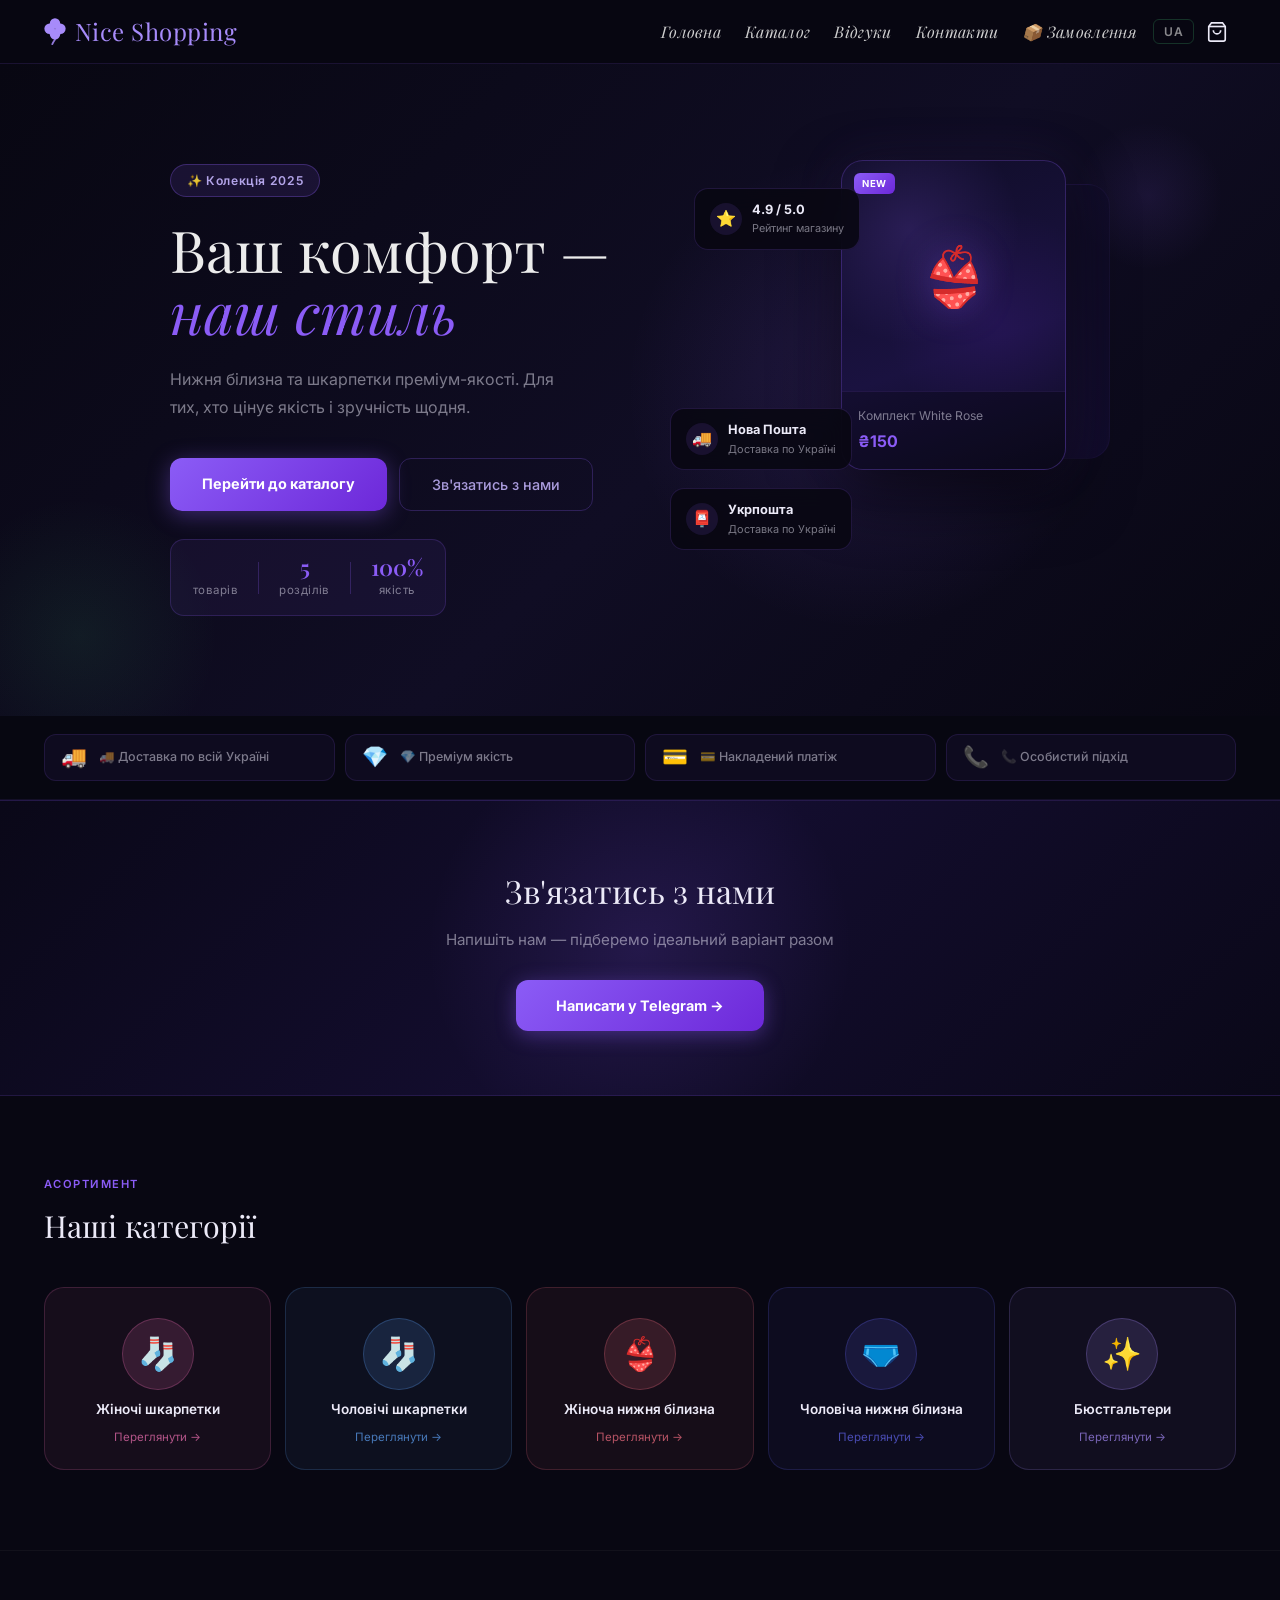
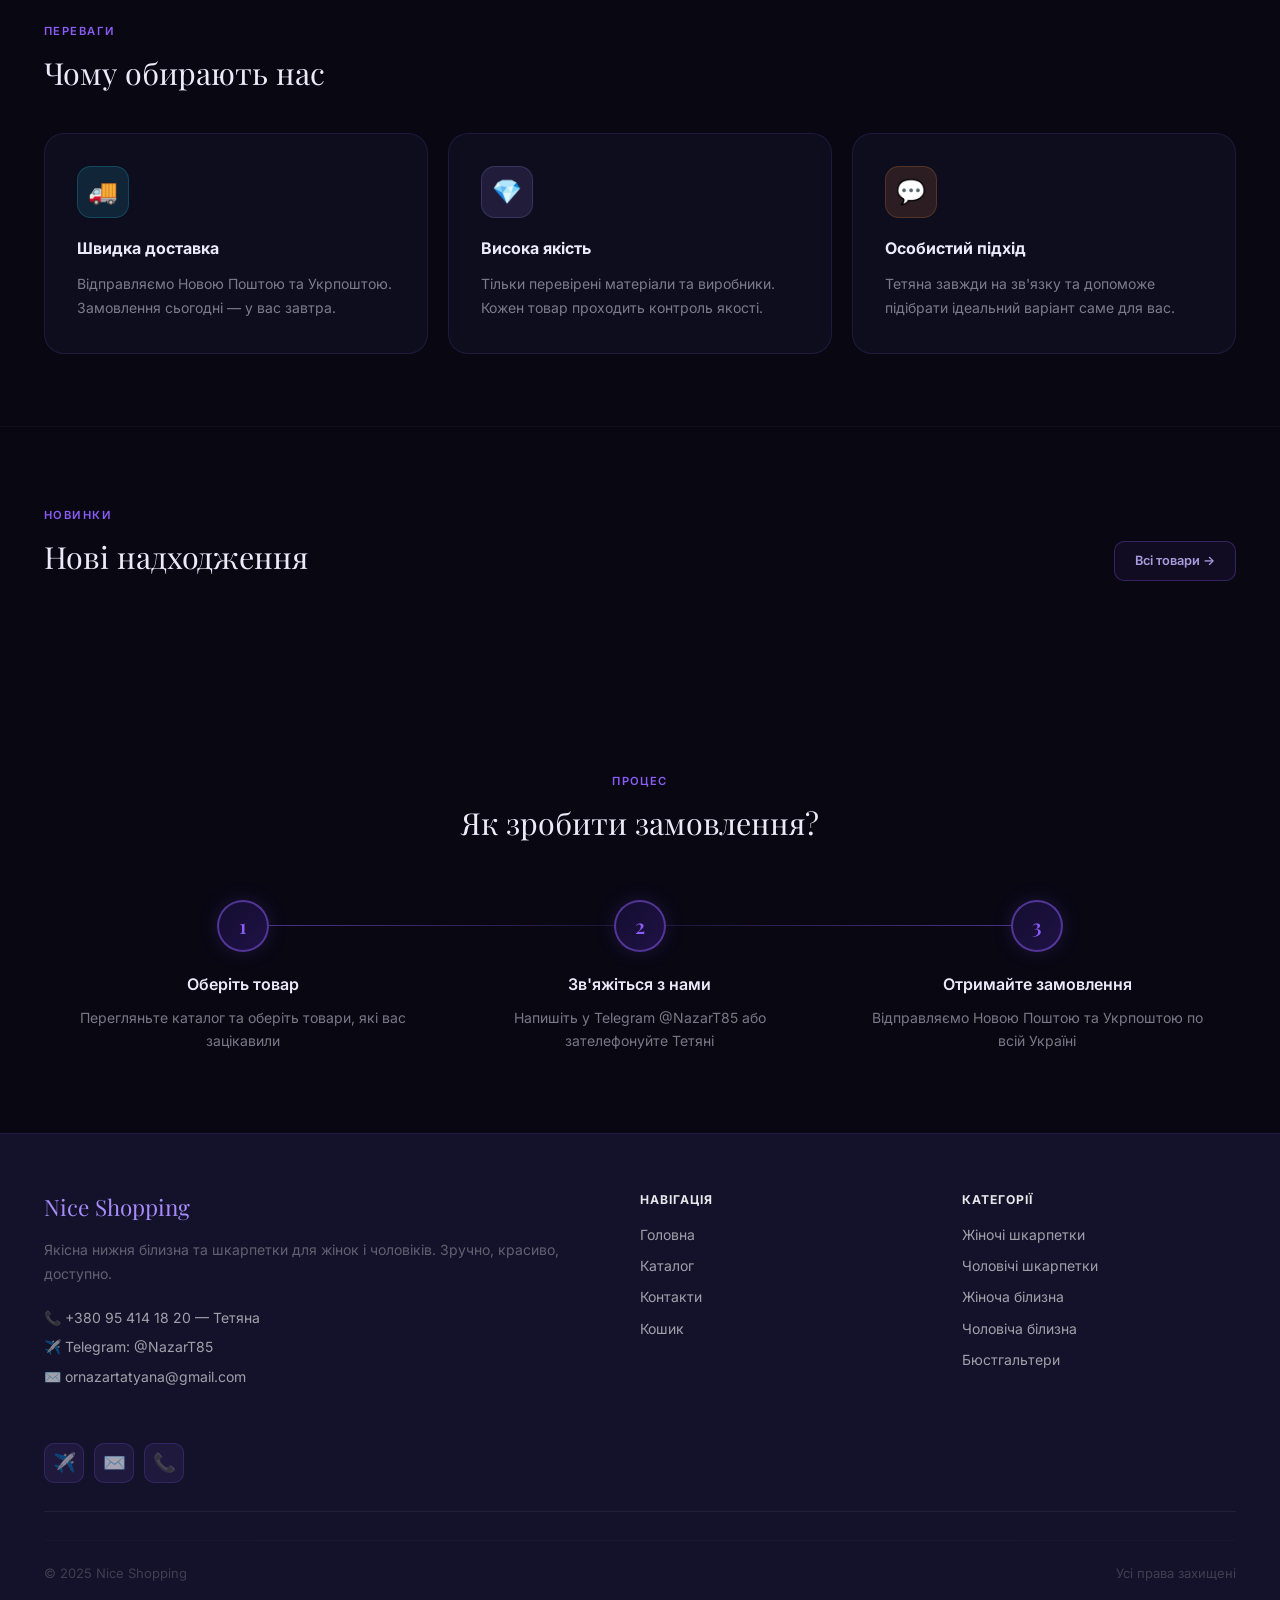
==== commit 677af3c6: "index: category cards per-color + hover glow, scroll-reveal animations, new arrivals section, glass " ====
--- a/index.html
+++ b/index.html
@@ -78,9 +78,18 @@
     .chip-sub{font-size:.68rem;color:var(--dim);display:block}
 
     /* Trust bar */
-    .trust{background:rgba(139,92,246,.05);border-bottom:1px solid rgba(139,92,246,.12);padding:13px 0}
-    .trust-in{display:flex;justify-content:center;gap:40px;flex-wrap:wrap;font-size:.83rem;color:var(--dim)}
-    .trust-in div{display:flex;align-items:center;gap:7px}
+    .trust{border-bottom:1px solid rgba(139,92,246,.1);padding:18px 0;background:rgba(8,7,18,.6)}
+    .trust-in{display:grid;grid-template-columns:repeat(4,1fr);gap:10px}
+    .trust-item{
+      display:flex;align-items:center;gap:12px;
+      background:rgba(139,92,246,.06);
+      border:1px solid rgba(139,92,246,.14);
+      border-radius:12px;padding:12px 16px;
+      transition:all .2s;
+    }
+    .trust-item:hover{background:rgba(139,92,246,.12);border-color:rgba(139,92,246,.3);transform:translateY(-1px)}
+    .trust-ico{font-size:1.3rem;flex-shrink:0;line-height:1}
+    .trust-text{font-size:.78rem;color:var(--dim);font-weight:500;line-height:1.35}
 
     /* Section labels */
     .slabel{font-size:.7rem;letter-spacing:.13em;text-transform:uppercase;color:var(--violet);font-weight:600;margin-bottom:8px}
@@ -89,39 +98,96 @@
     /* Categories */
     .cats{padding:80px 0}
     .cats-grid{display:grid;grid-template-columns:repeat(5,1fr);gap:14px}
-    .cat-card{background:var(--bg2);border:1px solid var(--gbd);border-radius:18px;padding:28px 16px 22px;display:flex;flex-direction:column;align-items:center;gap:10px;cursor:pointer;transition:all var(--tr);position:relative;overflow:hidden}
-    .cat-card::after{content:'';position:absolute;inset:0;background:linear-gradient(135deg,rgba(139,92,246,.09),transparent);opacity:0;transition:opacity var(--tr)}
-    .cat-card:hover{border-color:rgba(139,92,246,.38);box-shadow:0 8px 32px rgba(139,92,246,.15),0 2px 8px rgba(0,0,0,.4);transform:translateY(-5px)}
-    .cat-card:hover::after{opacity:1}
-    .cat-icon{font-size:1.9rem;width:66px;height:66px;border-radius:50%;display:flex;align-items:center;justify-content:center;position:relative;z-index:1}
-    .cats-grid .cat-card:nth-child(1) .cat-icon{background:rgba(244,114,182,.15)}
-    .cats-grid .cat-card:nth-child(2) .cat-icon{background:rgba(59,130,246,.15)}
-    .cats-grid .cat-card:nth-child(3) .cat-icon{background:rgba(139,92,246,.15)}
-    .cats-grid .cat-card:nth-child(4) .cat-icon{background:rgba(16,185,129,.15)}
-    .cats-grid .cat-card:nth-child(5) .cat-icon{background:rgba(244,63,94,.15)}
-    .cat-name{font-size:.875rem;font-weight:600;text-align:center;color:var(--text);position:relative;z-index:1}
-    .cat-go{font-size:.76rem;color:var(--violet);position:relative;z-index:1;opacity:0;transform:translateY(4px);transition:all var(--tr)}
-    .cat-card:hover .cat-go{opacity:1;transform:translateY(0)}
+    .cat-card{
+      background:rgba(var(--cc),0.06);
+      border:1.5px solid rgba(var(--cc),.18);
+      border-radius:20px;padding:30px 16px 22px;
+      display:flex;flex-direction:column;align-items:center;gap:10px;
+      cursor:pointer;transition:all .25s;position:relative;overflow:hidden;
+      --cc:139,92,246;
+    }
+    .cat-card::before{
+      content:'';position:absolute;inset:0;
+      background:radial-gradient(ellipse at 50% 0%,rgba(var(--cc),.12) 0%,transparent 70%);
+      opacity:0;transition:opacity .25s;
+    }
+    .cat-card:hover{
+      border-color:rgba(var(--cc),.5);
+      box-shadow:0 12px 40px rgba(var(--cc),.2),0 0 0 1px rgba(var(--cc),.1);
+      transform:translateY(-6px);
+    }
+    .cat-card:hover::before{opacity:1}
+    .cat-icon{
+      font-size:2rem;width:72px;height:72px;border-radius:50%;
+      display:flex;align-items:center;justify-content:center;
+      background:rgba(var(--cc),.14);
+      border:1.5px solid rgba(var(--cc),.25);
+      position:relative;z-index:1;transition:all .25s;
+    }
+    .cat-card:hover .cat-icon{
+      background:rgba(var(--cc),.22);
+      box-shadow:0 0 20px rgba(var(--cc),.3);
+      transform:scale(1.08);
+    }
+    .cat-name{font-size:.85rem;font-weight:600;text-align:center;color:var(--text);position:relative;z-index:1;line-height:1.35}
+    .cat-count{font-size:.72rem;color:rgba(var(--cc),1);opacity:.7;position:relative;z-index:1;transition:opacity .2s}
+    .cat-card:hover .cat-count{opacity:1}
+
+    /* Scroll reveal */
+    .reveal{opacity:0;transform:translateY(28px);transition:opacity .65s ease,transform .65s ease}
+    .reveal.visible{opacity:1;transform:translateY(0)}
+    .reveal-d1{transition-delay:.1s}
+    .reveal-d2{transition-delay:.18s}
+    .reveal-d3{transition-delay:.26s}
+    .reveal-d4{transition-delay:.34s}
+    .reveal-d5{transition-delay:.42s}
 
     /* Why us */
     .why{padding:72px 0;border-top:1px solid rgba(255,255,255,.04)}
     .why-grid{display:grid;grid-template-columns:repeat(3,1fr);gap:20px}
-    .why-card{background:var(--bg2);border:1px solid var(--gbd);border-radius:20px;padding:32px;transition:all var(--tr)}
-    .why-card:hover{border-color:rgba(139,92,246,.3);box-shadow:0 8px 32px rgba(139,92,246,.1)}
-    .why-ico{font-size:2rem;margin-bottom:16px}
-    .why-t{font-size:1rem;font-weight:600;color:var(--text);margin-bottom:8px}
-    .why-p{font-size:.875rem;color:var(--dim);line-height:1.7}
+    .why-card{
+      background:var(--bg2);border:1px solid var(--gbd);border-radius:20px;
+      padding:32px;transition:all .25s;
+      position:relative;overflow:hidden;
+    }
+    .why-card::after{content:'';position:absolute;top:0;left:0;right:0;height:3px;background:linear-gradient(90deg,var(--wc1,#8b5cf6),var(--wc2,#6d28d9));border-radius:20px 20px 0 0;opacity:0;transition:opacity .25s}
+    .why-card:hover{border-color:rgba(139,92,246,.3);box-shadow:0 12px 40px rgba(0,0,0,.3);transform:translateY(-3px)}
+    .why-card:hover::after{opacity:1}
+    .why-ico-wrap{width:52px;height:52px;border-radius:14px;display:flex;align-items:center;justify-content:center;font-size:1.5rem;margin-bottom:18px;transition:all .25s}
+    .why-card:hover .why-ico-wrap{transform:scale(1.08)}
+    .why-t{font-size:1rem;font-weight:700;color:var(--text);margin-bottom:10px}
+    .why-p{font-size:.875rem;color:var(--dim);line-height:1.75}
+
+    /* New arrivals */
+    .new-arr{padding:80px 0}
+    .sec-head{display:flex;align-items:flex-end;justify-content:space-between;margin-bottom:32px;gap:12px;flex-wrap:wrap}
+    .btn-sm{padding:9px 20px;border-radius:10px;font-size:.8rem;font-weight:600;border:1.5px solid rgba(139,92,246,.3);color:rgba(196,181,253,.85);transition:all .2s;background:rgba(139,92,246,.07)}
+    .btn-sm:hover{border-color:rgba(139,92,246,.6);background:rgba(139,92,246,.15);color:#ddd6fe}
 
     /* Reviews */
     .reviews{padding:80px 0;border-top:1px solid rgba(255,255,255,.04)}
     .rev-grid{display:grid;grid-template-columns:repeat(3,1fr);gap:20px}
-    .rev-card{background:var(--bg2);border:1px solid var(--gbd);border-radius:20px;padding:28px;transition:all var(--tr)}
-    .rev-card:hover{border-color:rgba(139,92,246,.3);box-shadow:0 8px 32px rgba(139,92,246,.1)}
-    .rev-top{display:flex;align-items:center;gap:14px;margin-bottom:18px}
-    .rev-avatar{width:46px;height:46px;border-radius:50%;background:rgba(139,92,246,.15);color:var(--violet);font-family:var(--serif);font-size:1.1rem;font-weight:600;display:flex;align-items:center;justify-content:center;flex-shrink:0}
-    .rev-name{font-weight:600;font-size:.9rem;color:var(--text);margin-bottom:4px}
-    .rev-stars{color:#fbbf24;font-size:.85rem;letter-spacing:1px}
-    .rev-text{font-size:.875rem;color:var(--dim);line-height:1.75;font-style:italic}
+    .rev-card{
+      background:var(--bg2);border:1px solid var(--gbd);border-radius:20px;
+      padding:28px;transition:all .25s;position:relative;overflow:hidden;
+    }
+    .rev-card::before{
+      content:'"';position:absolute;top:12px;right:20px;
+      font-family:var(--serif);font-size:5rem;line-height:1;
+      color:rgba(139,92,246,.1);font-weight:700;pointer-events:none;
+    }
+    .rev-card:hover{border-color:rgba(139,92,246,.3);box-shadow:0 12px 40px rgba(0,0,0,.3);transform:translateY(-3px)}
+    .rev-top{display:flex;align-items:center;gap:14px;margin-bottom:16px}
+    .rev-avatar{
+      width:46px;height:46px;border-radius:50%;
+      background:linear-gradient(135deg,rgba(139,92,246,.3),rgba(109,40,217,.2));
+      border:1.5px solid rgba(139,92,246,.3);
+      color:#c4b5fd;font-family:var(--serif);font-size:1.1rem;font-weight:600;
+      display:flex;align-items:center;justify-content:center;flex-shrink:0;
+    }
+    .rev-name{font-weight:600;font-size:.9rem;color:var(--text);margin-bottom:3px}
+    .rev-stars{color:#fbbf24;font-size:.82rem;letter-spacing:1px}
+    .rev-text{font-size:.875rem;color:var(--dim);line-height:1.8;font-style:italic;position:relative;z-index:1}
 
     /* CTA banner */
     .cta-band{background:linear-gradient(135deg,#0a0818 0%,#130d2e 50%,#0a0818 100%);border-top:1px solid rgba(139,92,246,.18);border-bottom:1px solid rgba(139,92,246,.18);padding:64px 0;text-align:center;position:relative;overflow:hidden}
@@ -290,10 +356,10 @@
 <!-- TRUST BAR -->
 <div class="trust">
   <div class="ctr trust-in">
-    <div data-i18n="trust.delivery">🚚 Доставка по всій Україні</div>
-    <div data-i18n="trust.quality">💎 Преміум якість</div>
-    <div data-i18n="trust.payment">💳 Накладений платіж</div>
-    <div data-i18n="trust.service">📞 Особистий підхід</div>
+    <div class="trust-item"><span class="trust-ico">🚚</span><span class="trust-text" data-i18n="trust.delivery">Доставка по всій Україні</span></div>
+    <div class="trust-item"><span class="trust-ico">💎</span><span class="trust-text" data-i18n="trust.quality">Преміум якість</span></div>
+    <div class="trust-item"><span class="trust-ico">💳</span><span class="trust-text" data-i18n="trust.payment">Накладений платіж</span></div>
+    <div class="trust-item"><span class="trust-ico">📞</span><span class="trust-text" data-i18n="trust.service">Особистий підхід</span></div>
   </div>
 </div>
 
@@ -312,30 +378,30 @@
     <div class="slabel" data-i18n="slabel.assort">АСОРТИМЕНТ</div>
     <div class="stitle" data-i18n="cats.title">Наші категорії</div>
     <div class="cats-grid">
-      <a href="catalog.html?cat=socks&gender=women" class="cat-card">
+      <a href="catalog.html?cat=socks&gender=women" class="cat-card reveal reveal-d1" style="--cc:244,114,182">
         <div class="cat-icon">🧦</div>
         <div class="cat-name" data-i18n="cat.ws">Жіночі шкарпетки</div>
-        <div class="cat-go" data-i18n="cat.go">Переглянути →</div>
+        <div class="cat-count">Переглянути →</div>
       </a>
-      <a href="catalog.html?cat=socks&gender=men" class="cat-card">
+      <a href="catalog.html?cat=socks&gender=men" class="cat-card reveal reveal-d2" style="--cc:96,165,250">
         <div class="cat-icon">🧦</div>
         <div class="cat-name" data-i18n="cat.ms">Чоловічі шкарпетки</div>
-        <div class="cat-go" data-i18n="cat.go">Переглянути →</div>
+        <div class="cat-count">Переглянути →</div>
       </a>
-      <a href="catalog.html?cat=lingerie&gender=women" class="cat-card">
+      <a href="catalog.html?cat=lingerie&gender=women" class="cat-card reveal reveal-d3" style="--cc:251,113,133">
         <div class="cat-icon">👙</div>
         <div class="cat-name" data-i18n="cat.wl">Жіноча нижня білизна</div>
-        <div class="cat-go" data-i18n="cat.go">Переглянути →</div>
+        <div class="cat-count">Переглянути →</div>
       </a>
-      <a href="catalog.html?cat=lingerie&gender=men" class="cat-card">
+      <a href="catalog.html?cat=lingerie&gender=men" class="cat-card reveal reveal-d4" style="--cc:99,102,241">
         <div class="cat-icon">🩲</div>
         <div class="cat-name" data-i18n="cat.ml">Чоловіча нижня білизна</div>
-        <div class="cat-go" data-i18n="cat.go">Переглянути →</div>
+        <div class="cat-count">Переглянути →</div>
       </a>
-      <a href="catalog.html?cat=bras" class="cat-card">
+      <a href="catalog.html?cat=bras" class="cat-card reveal reveal-d5" style="--cc:167,139,250">
         <div class="cat-icon">✨</div>
         <div class="cat-name" data-i18n="cat.br">Бюстгальтери</div>
-        <div class="cat-go" data-i18n="cat.go">Переглянути →</div>
+        <div class="cat-count">Переглянути →</div>
       </a>
     </div>
   </div>
@@ -347,22 +413,34 @@
     <div class="slabel" data-i18n="slabel.why">ПЕРЕВАГИ</div>
     <div class="stitle" data-i18n="why.title">Чому обирають нас</div>
     <div class="why-grid">
-      <div class="why-card">
-        <div class="why-ico">🚚</div>
+      <div class="why-card reveal reveal-d1" style="--wc1:#22d3ee;--wc2:#0891b2">
+        <div class="why-ico-wrap" style="background:rgba(34,211,238,.12);border:1px solid rgba(34,211,238,.2)">🚚</div>
         <div class="why-t" data-i18n="why.1t">Швидка доставка</div>
         <div class="why-p" data-i18n="why.1p">Відправляємо Новою Поштою та Укрпоштою. Замовлення сьогодні — у вас завтра.</div>
       </div>
-      <div class="why-card">
-        <div class="why-ico">💎</div>
+      <div class="why-card reveal reveal-d2" style="--wc1:#a78bfa;--wc2:#7c3aed">
+        <div class="why-ico-wrap" style="background:rgba(167,139,250,.12);border:1px solid rgba(167,139,250,.2)">💎</div>
         <div class="why-t" data-i18n="why.2t">Висока якість</div>
         <div class="why-p" data-i18n="why.2p">Тільки перевірені матеріали та виробники. Кожен товар проходить контроль якості.</div>
       </div>
-      <div class="why-card">
-        <div class="why-ico">📞</div>
+      <div class="why-card reveal reveal-d3" style="--wc1:#fb923c;--wc2:#ea580c">
+        <div class="why-ico-wrap" style="background:rgba(251,146,60,.12);border:1px solid rgba(251,146,60,.2)">💬</div>
         <div class="why-t" data-i18n="why.3t">Особистий підхід</div>
         <div class="why-p" data-i18n="why.3p">Тетяна завжди на зв'язку та допоможе підібрати ідеальний варіант саме для вас.</div>
       </div>
     </div>
+  </div>
+</section>
+
+<!-- NEW ARRIVALS -->
+<section class="new-arr" style="border-top:1px solid rgba(255,255,255,.04)">
+  <div class="ctr">
+    <div class="slabel">НОВИНКИ</div>
+    <div class="sec-head">
+      <div class="stitle" style="margin-bottom:0">Нові надходження</div>
+      <a href="catalog.html" class="btn-sm">Всі товари →</a>
+    </div>
+    <div class="products__grid" id="homeNewGrid" style="grid-template-columns:repeat(4,1fr)"></div>
   </div>
 </section>
 
@@ -426,6 +504,11 @@
         </div>
       </div>
     </div>
+    <div style="display:flex;gap:10px;margin-bottom:28px;padding-bottom:28px;border-bottom:1px solid rgba(255,255,255,.06)">
+      <a href="https://t.me/NazarT85" target="_blank" style="width:40px;height:40px;border-radius:10px;background:rgba(139,92,246,.1);border:1px solid rgba(139,92,246,.2);display:flex;align-items:center;justify-content:center;font-size:1.15rem;transition:all .2s;text-decoration:none" onmouseover="this.style.background='rgba(139,92,246,.22)'" onmouseout="this.style.background='rgba(139,92,246,.1)'">✈️</a>
+      <a href="mailto:ornazartatyana@gmail.com" style="width:40px;height:40px;border-radius:10px;background:rgba(139,92,246,.1);border:1px solid rgba(139,92,246,.2);display:flex;align-items:center;justify-content:center;font-size:1.15rem;transition:all .2s;text-decoration:none" onmouseover="this.style.background='rgba(139,92,246,.22)'" onmouseout="this.style.background='rgba(139,92,246,.1)'">✉️</a>
+      <a href="tel:+380954141820" style="width:40px;height:40px;border-radius:10px;background:rgba(139,92,246,.1);border:1px solid rgba(139,92,246,.2);display:flex;align-items:center;justify-content:center;font-size:1.15rem;transition:all .2s;text-decoration:none" onmouseover="this.style.background='rgba(139,92,246,.22)'" onmouseout="this.style.background='rgba(139,92,246,.1)'">📞</a>
+    </div>
     <div class="footer-bottom">
       <span data-i18n="footer.copy">© 2025 Nice Shopping</span>
       <span data-i18n="footer.rights">Усі права захищені</span>
@@ -445,9 +528,30 @@
 document.getElementById('menuToggle').addEventListener('click', function() {
   document.getElementById('nav').classList.toggle('open');
 });
+
+/* Scroll reveal */
+var revObs = new IntersectionObserver(function(entries) {
+  entries.forEach(function(e) {
+    if (e.isIntersecting) { e.target.classList.add('visible'); revObs.unobserve(e.target); }
+  });
+}, { threshold: 0.08 });
+document.querySelectorAll('.reveal').forEach(function(el) { revObs.observe(el); });
+
 onProductsReady(function() {
   var el = document.getElementById('productCount');
   if (el) { el.textContent = PRODUCTS.length + '+'; el.style.visibility = ''; }
+
+  /* New arrivals grid */
+  var grid = document.getElementById('homeNewGrid');
+  if (grid && window.renderProductCard) {
+    var newest = PRODUCTS.slice(0, 4);
+    grid.innerHTML = newest.map(renderProductCard).join('');
+    grid.querySelectorAll('.product-card').forEach(function(c, i) {
+      c.classList.add('reveal');
+      c.style.transitionDelay = (i * 0.08) + 's';
+      revObs.observe(c);
+    });
+  }
 });
 applyLang();
 </script>
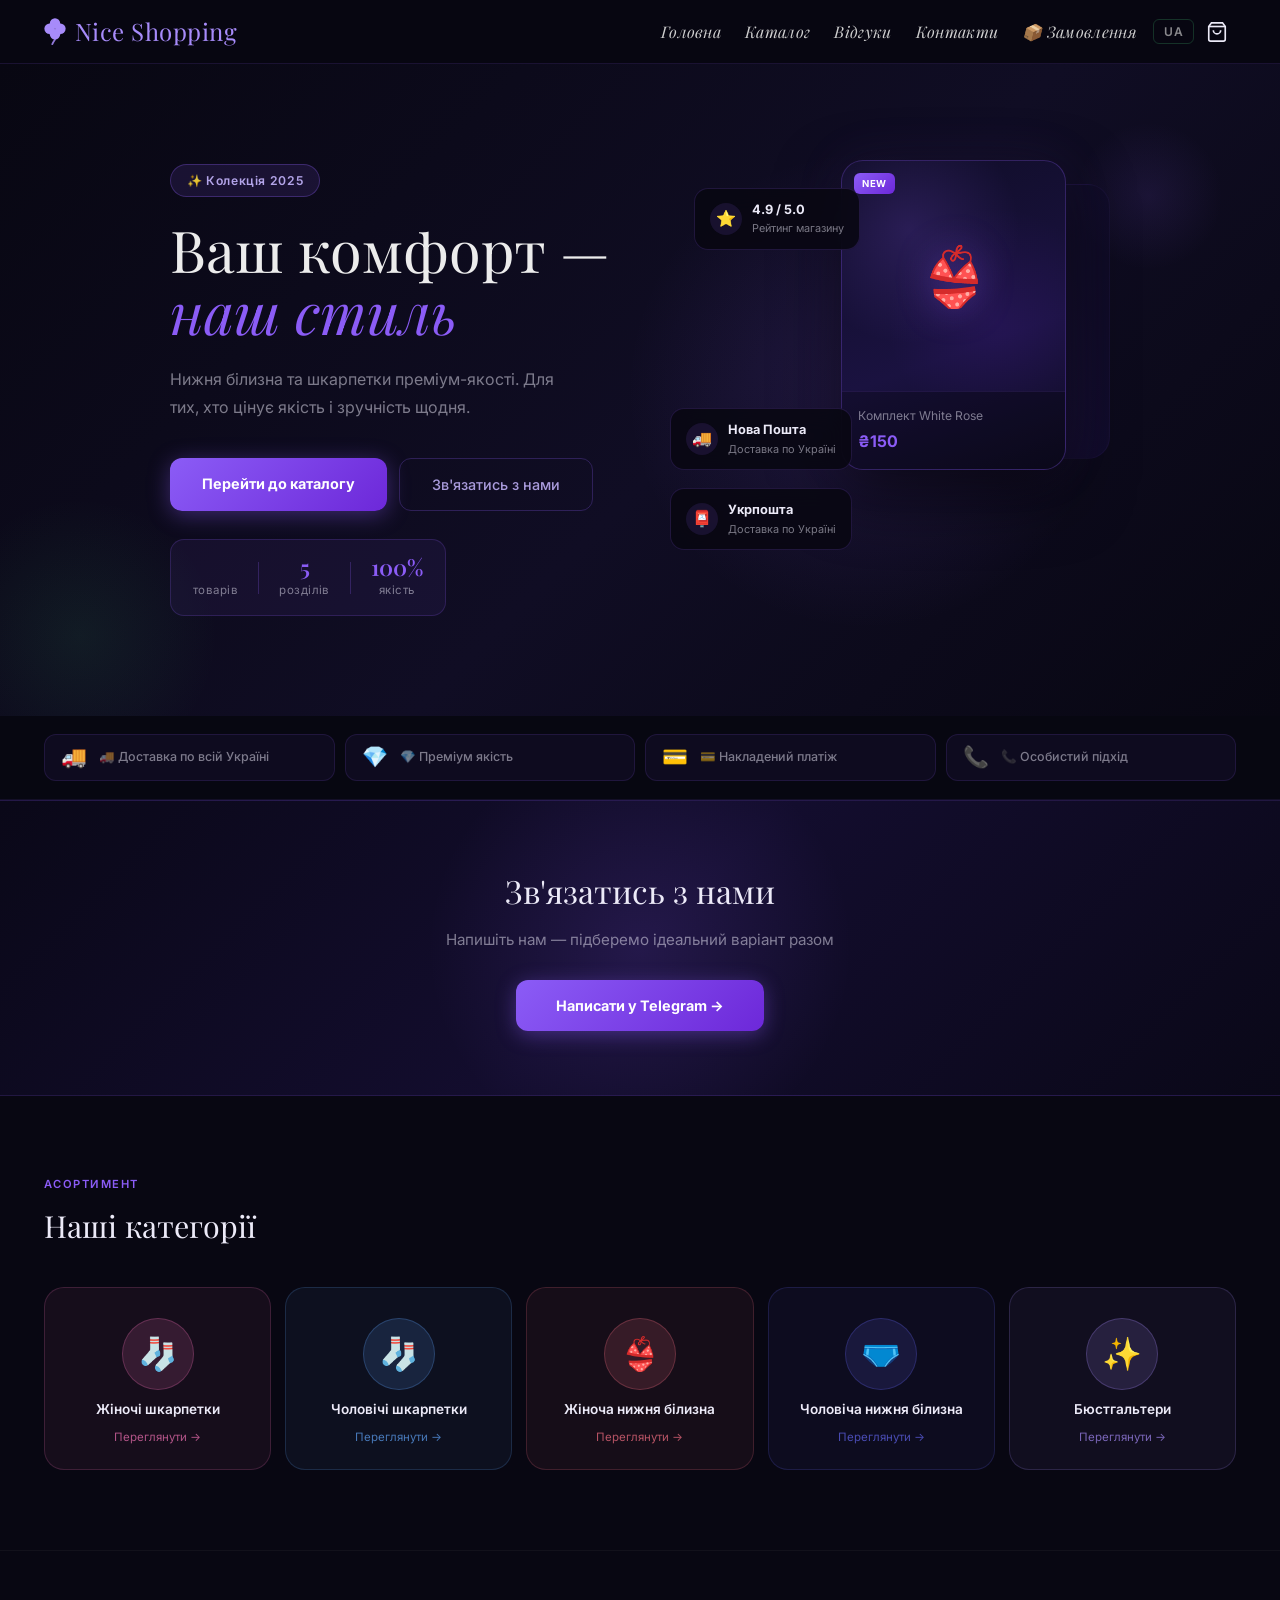
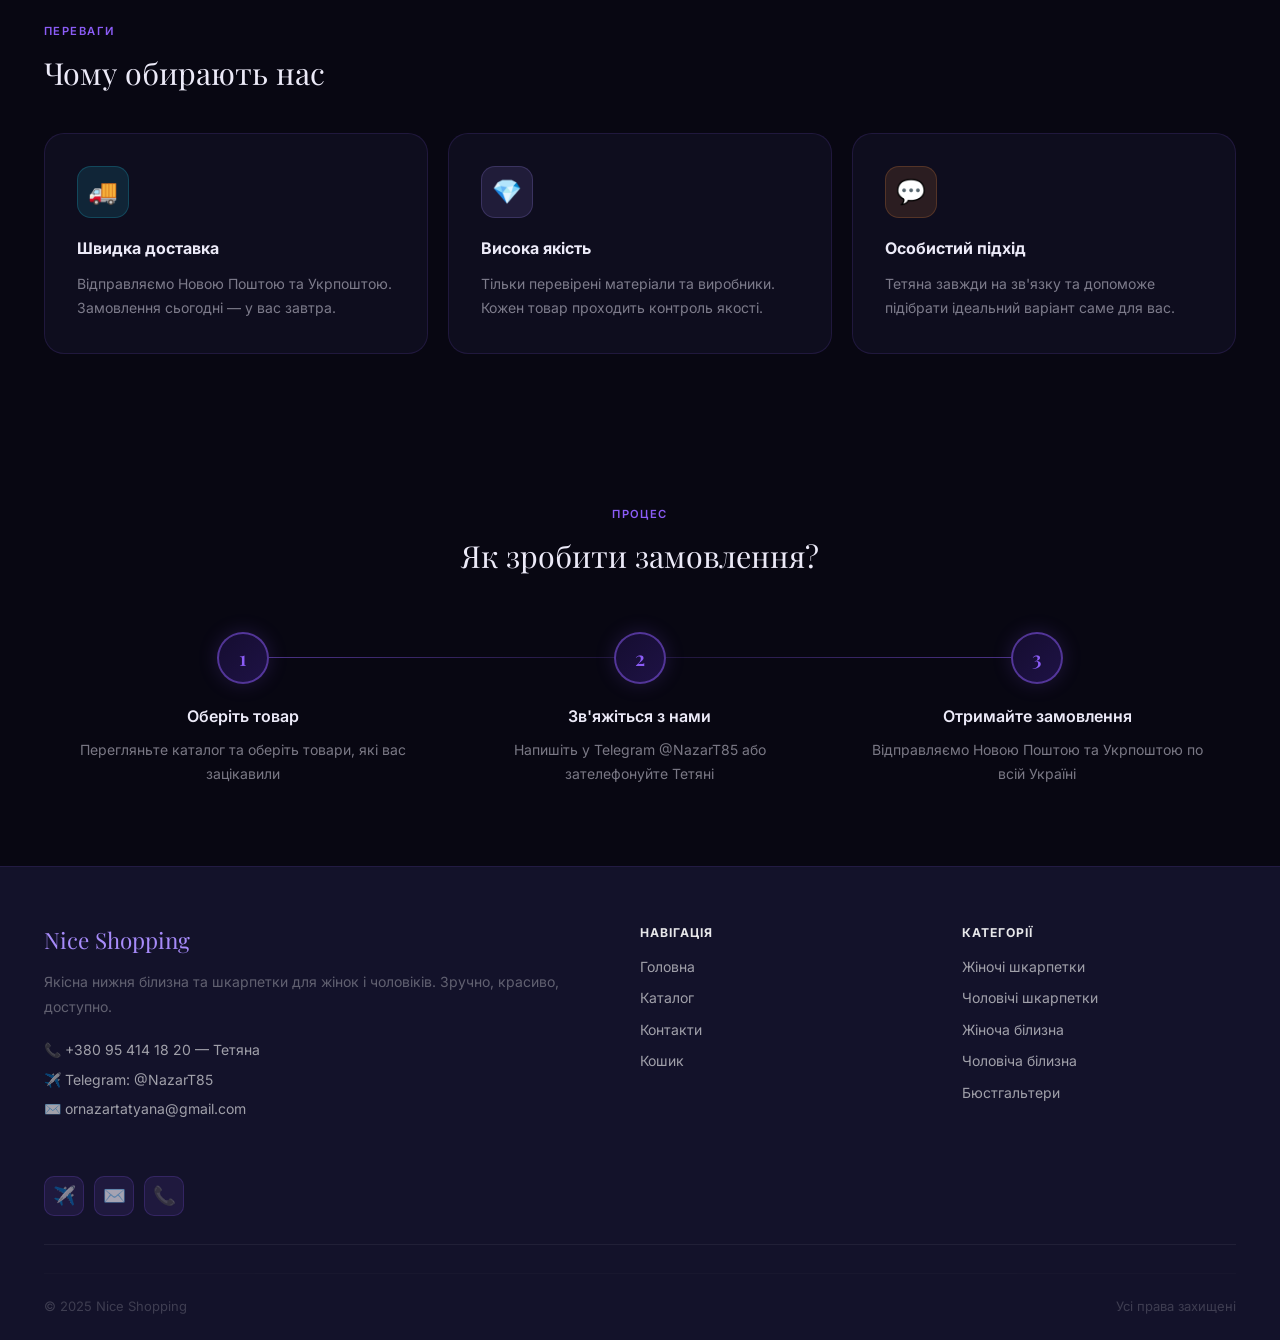
==== commit a0451198: "index: remove new arrivals section Co-Authored-By: Claude Sonnet 4.6 <noreply@anthropic.com>" ====
--- a/index.html
+++ b/index.html
@@ -432,17 +432,6 @@
   </div>
 </section>
 
-<!-- NEW ARRIVALS -->
-<section class="new-arr" style="border-top:1px solid rgba(255,255,255,.04)">
-  <div class="ctr">
-    <div class="slabel">НОВИНКИ</div>
-    <div class="sec-head">
-      <div class="stitle" style="margin-bottom:0">Нові надходження</div>
-      <a href="catalog.html" class="btn-sm">Всі товари →</a>
-    </div>
-    <div class="products__grid" id="homeNewGrid" style="grid-template-columns:repeat(4,1fr)"></div>
-  </div>
-</section>
 
 <!-- HOW TO ORDER -->
 <section class="how">
@@ -541,17 +530,6 @@
   var el = document.getElementById('productCount');
   if (el) { el.textContent = PRODUCTS.length + '+'; el.style.visibility = ''; }
 
-  /* New arrivals grid */
-  var grid = document.getElementById('homeNewGrid');
-  if (grid && window.renderProductCard) {
-    var newest = PRODUCTS.slice(0, 4);
-    grid.innerHTML = newest.map(renderProductCard).join('');
-    grid.querySelectorAll('.product-card').forEach(function(c, i) {
-      c.classList.add('reveal');
-      c.style.transitionDelay = (i * 0.08) + 's';
-      revObs.observe(c);
-    });
-  }
 });
 applyLang();
 </script>
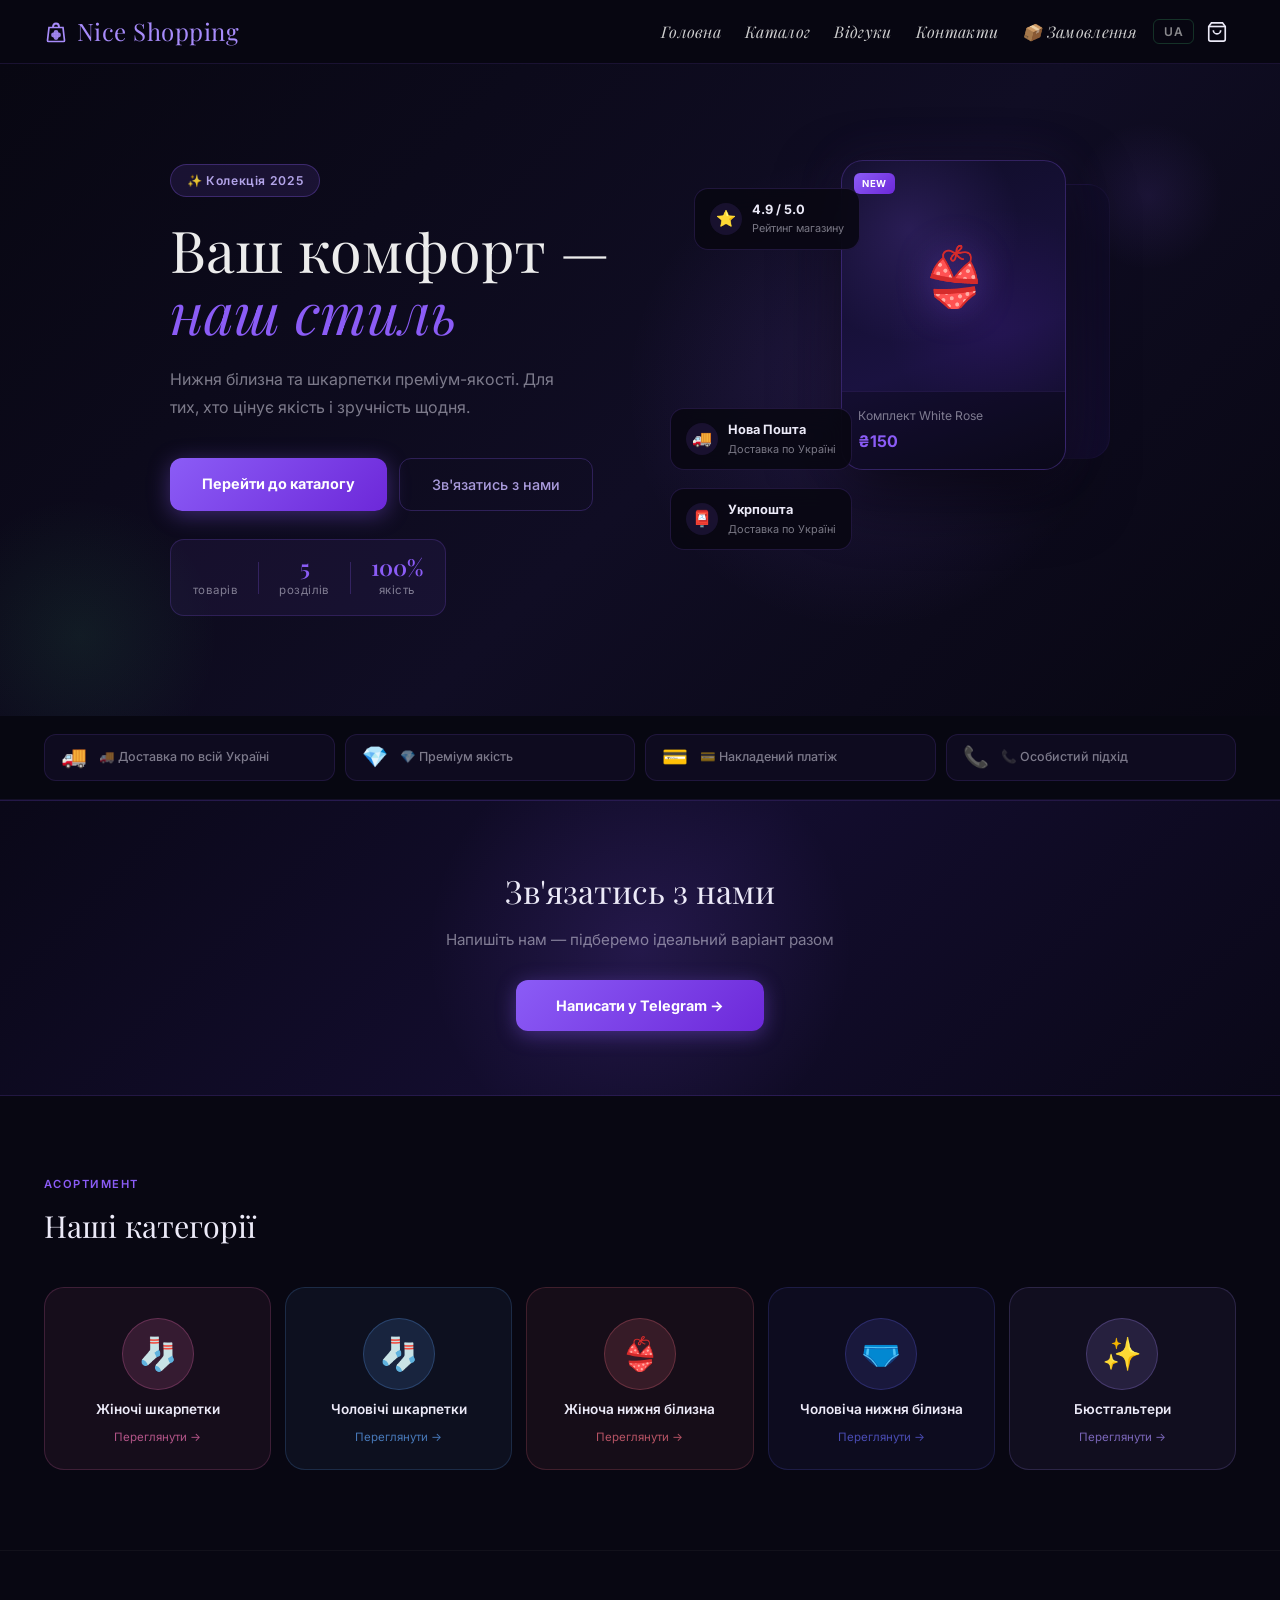
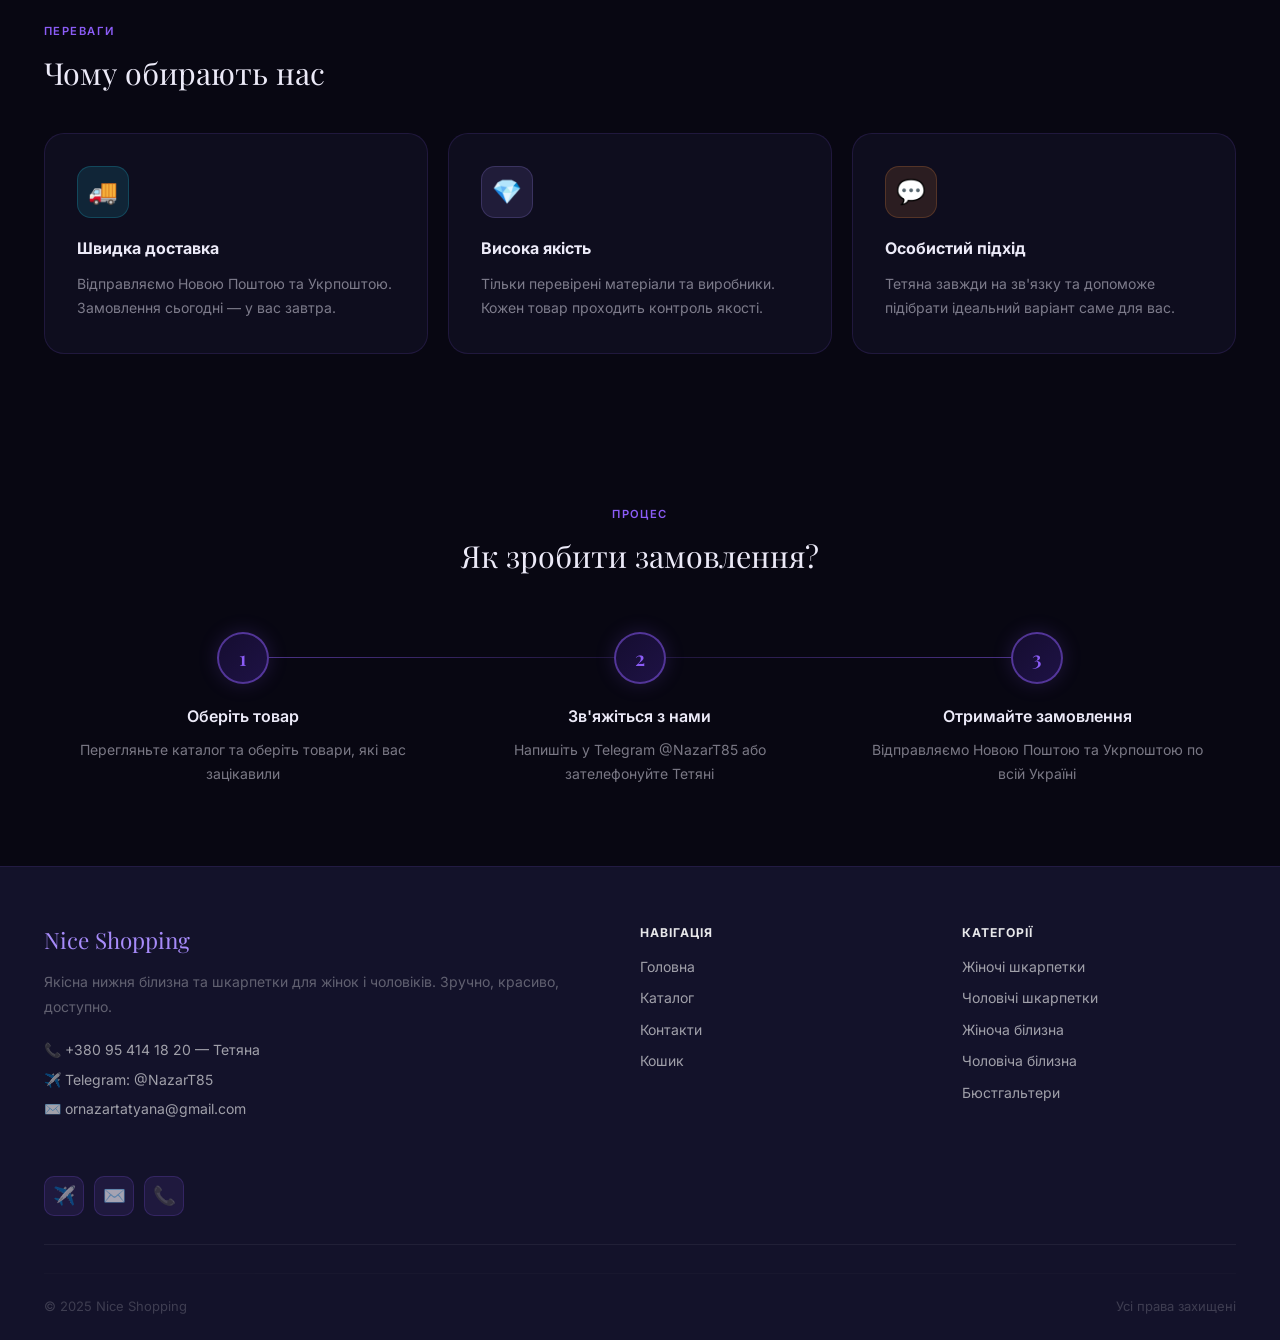
==== commit 695cf112: "branding: favicon cache-bust ?v=2 + nav logo updated to bag+clover icon All 8 HTML pages: favicon.sv" ====
--- a/index.html
+++ b/index.html
@@ -7,7 +7,7 @@
   <link rel="preconnect" href="https://fonts.googleapis.com">
   <link rel="preconnect" href="https://fonts.gstatic.com" crossorigin>
   <link href="https://fonts.googleapis.com/css2?family=Inter:wght@300;400;500;600;700&family=Playfair+Display:ital,wght@0,400;0,600;1,400&display=swap" rel="stylesheet">
-  <link rel="icon" type="image/svg+xml" href="favicon.svg">
+  <link rel="icon" type="image/svg+xml" href="favicon.svg?v=2">
   <style>
     :root{--bg:#080712;--bg2:#0e0d1e;--bg3:#13122a;--green:#4ade80;--green-l:#86efac;--violet:#8b5cf6;--gb:rgba(139,92,246,.1);--gbd:rgba(139,92,246,.14);--text:#eceaf8;--dim:rgba(236,234,248,.5);--serif:'Playfair Display',serif;--font:'Inter',sans-serif;--r:12px;--tr:.22s ease;--max:1240px;--hh:64px}
     *,*::before,*::after{box-sizing:border-box;margin:0;padding:0}
@@ -282,7 +282,7 @@
 
 <header class="header">
   <div class="hdr">
-    <a href="index.html" class="logo"><svg class="logo-icon" width="22" height="27" viewBox="0 0 24 30" fill="currentColor" aria-hidden="true"><circle cx="12" cy="6" r="5.8"/><circle cx="12" cy="18" r="5.8"/><circle cx="6" cy="12" r="5.8"/><circle cx="18" cy="12" r="5.8"/><path d="M12,24 Q10,27 9,29" stroke="currentColor" stroke-width="2" stroke-linecap="round" fill="none" opacity=".85"/></svg>Nice Shopping</a>
+    <a href="index.html" class="logo"><svg class="logo-icon" width="24" height="24" viewBox="0 0 24 24" fill="none" aria-hidden="true"><path d="M9 8Q9 4.5 12 4.5Q15 4.5 15 8" stroke="currentColor" stroke-width="1.9" stroke-linecap="round"/><path d="M5 8.5L3.5 21.5Q3.5 22.5 4.5 22.5L19.5 22.5Q20.5 22.5 20.5 21.5L19 8.5Z" stroke="currentColor" stroke-width="1.7"/><circle cx="12" cy="13.5" r="2.4" fill="currentColor" opacity=".9"/><circle cx="12" cy="18.5" r="2.4" fill="currentColor" opacity=".9"/><circle cx="9.5" cy="16" r="2.4" fill="currentColor" opacity=".9"/><circle cx="14.5" cy="16" r="2.4" fill="currentColor" opacity=".9"/></svg>Nice Shopping</a>
     <nav class="nav" id="nav">
       <a href="index.html" data-i18n="nav.home">Головна</a>
       <a href="catalog.html" data-i18n="nav.catalog">Каталог</a>
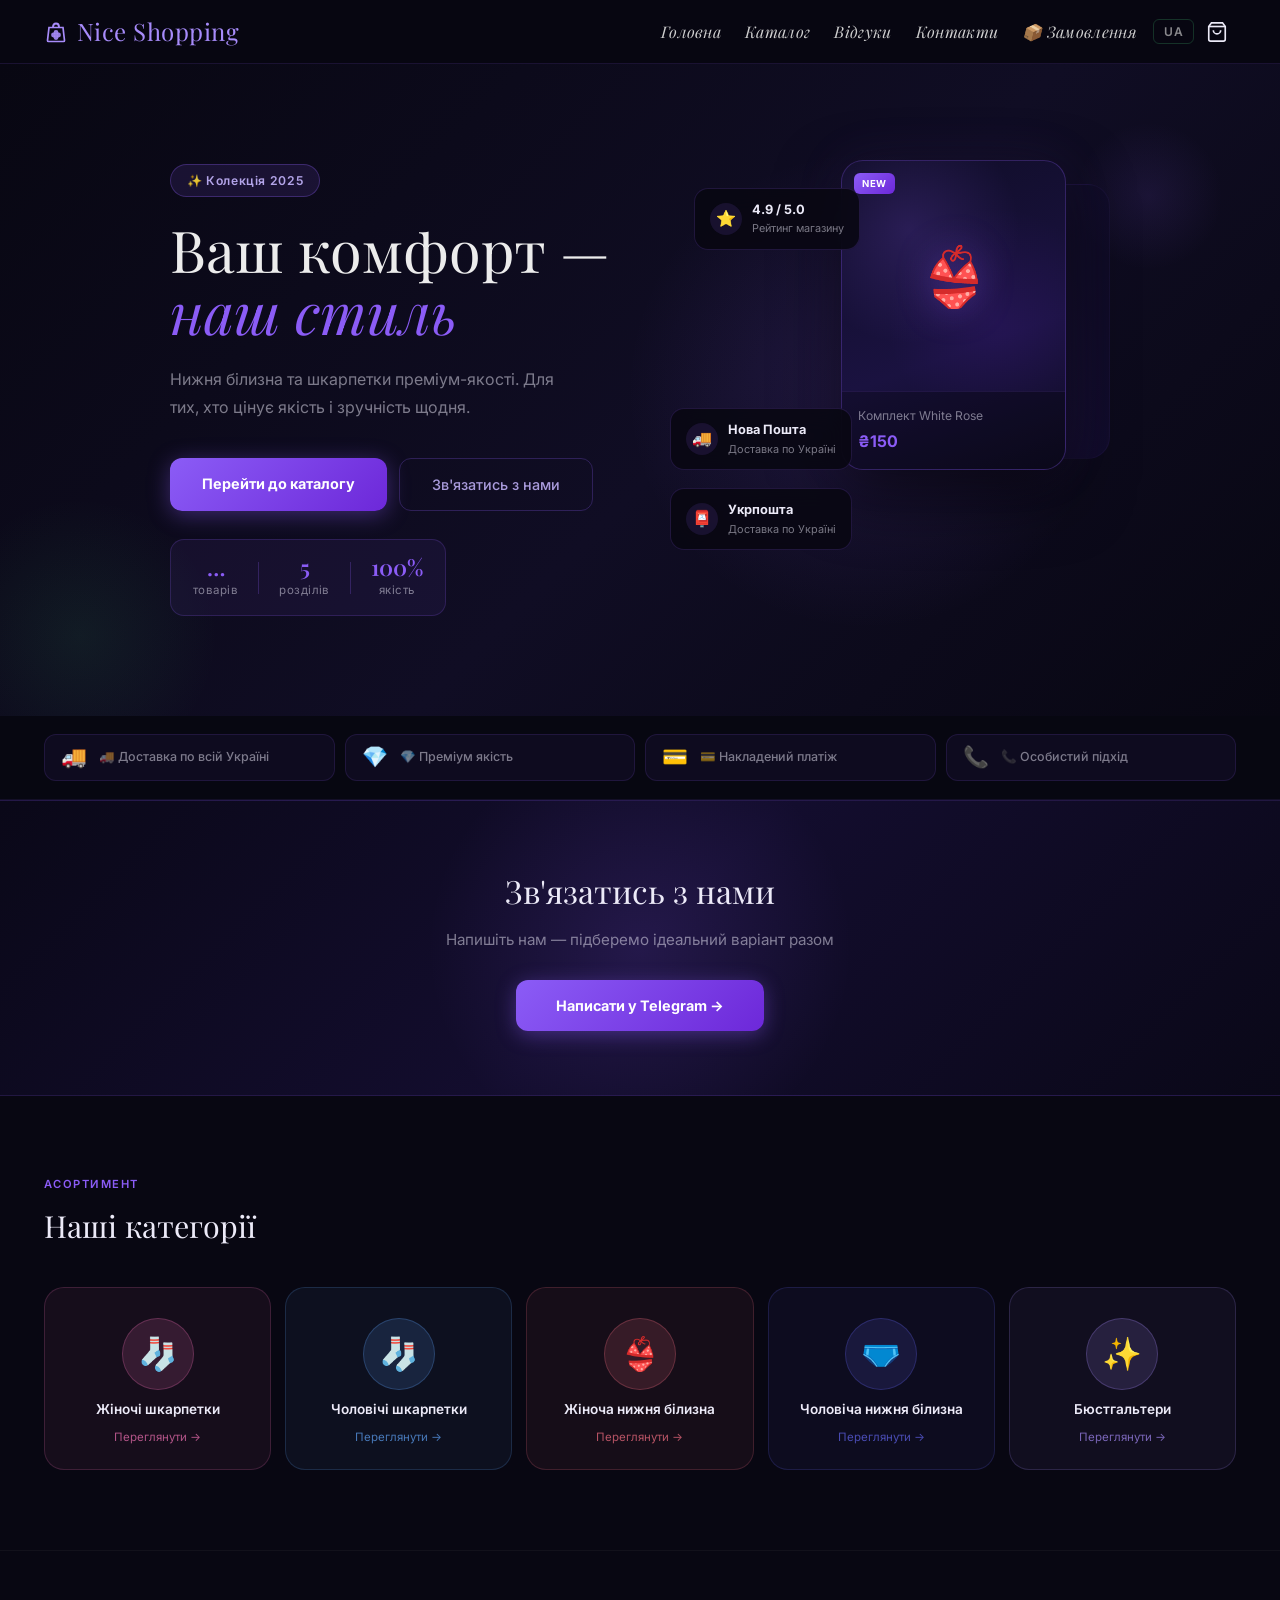
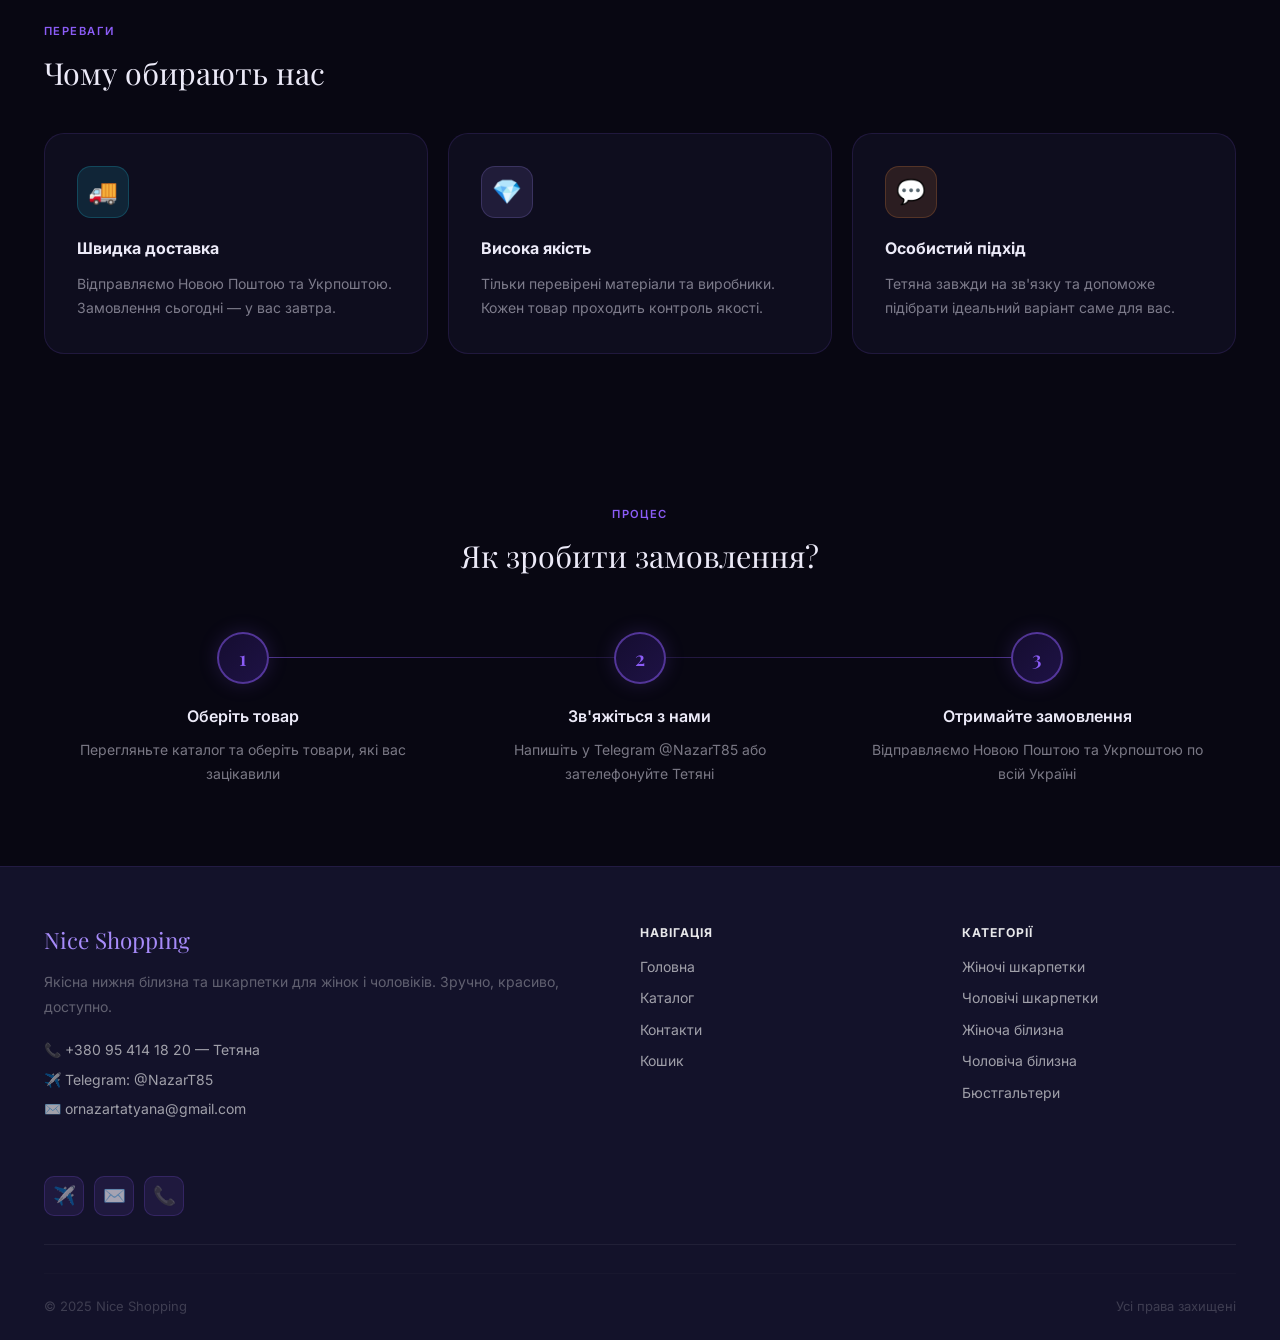
==== commit 0f568b54: "Products everywhere: the GitHub Pages copy loads from the live server; product counter never blank -" ====
--- a/index.html
+++ b/index.html
@@ -276,7 +276,8 @@
       .hero h1{font-size:1.75rem}
       .cats-grid{grid-template-columns:repeat(2,1fr);gap:8px}
     }
-  </style>
+  @media(max-width:768px){html,body{max-width:100%;overflow-x:hidden}.trust-in{grid-template-columns:repeat(2,minmax(0,1fr))!important}.trust-in>*{min-width:0}.cta-band{overflow:hidden;position:relative}.glow{max-width:100vw}}
+</style>
 </head>
 <body>
 
@@ -317,7 +318,7 @@
         <a href="contacts.html" class="btn-g" data-i18n="hero.btn2">Зв'язатись з нами</a>
       </div>
       <div class="hero-pills">
-        <div class="hero-pill"><span class="hero-pill__num" id="productCount" style="visibility:hidden">0+</span><span class="hero-pill__lbl" data-i18n="hero.products">товарів</span></div>
+        <div class="hero-pill"><span class="hero-pill__num" id="productCount">…</span><span class="hero-pill__lbl" data-i18n="hero.products">товарів</span></div>
         <div class="hero-pill__div"></div>
         <div class="hero-pill"><span class="hero-pill__num">5</span><span class="hero-pill__lbl" data-i18n="hero.sections">розділів</span></div>
         <div class="hero-pill__div"></div>
@@ -528,7 +529,7 @@
 
 onProductsReady(function() {
   var el = document.getElementById('productCount');
-  if (el) { el.textContent = PRODUCTS.length + '+'; el.style.visibility = ''; }
+  if (el) el.textContent = PRODUCTS.length ? PRODUCTS.length + '+' : '…';
 
 });
 applyLang();
